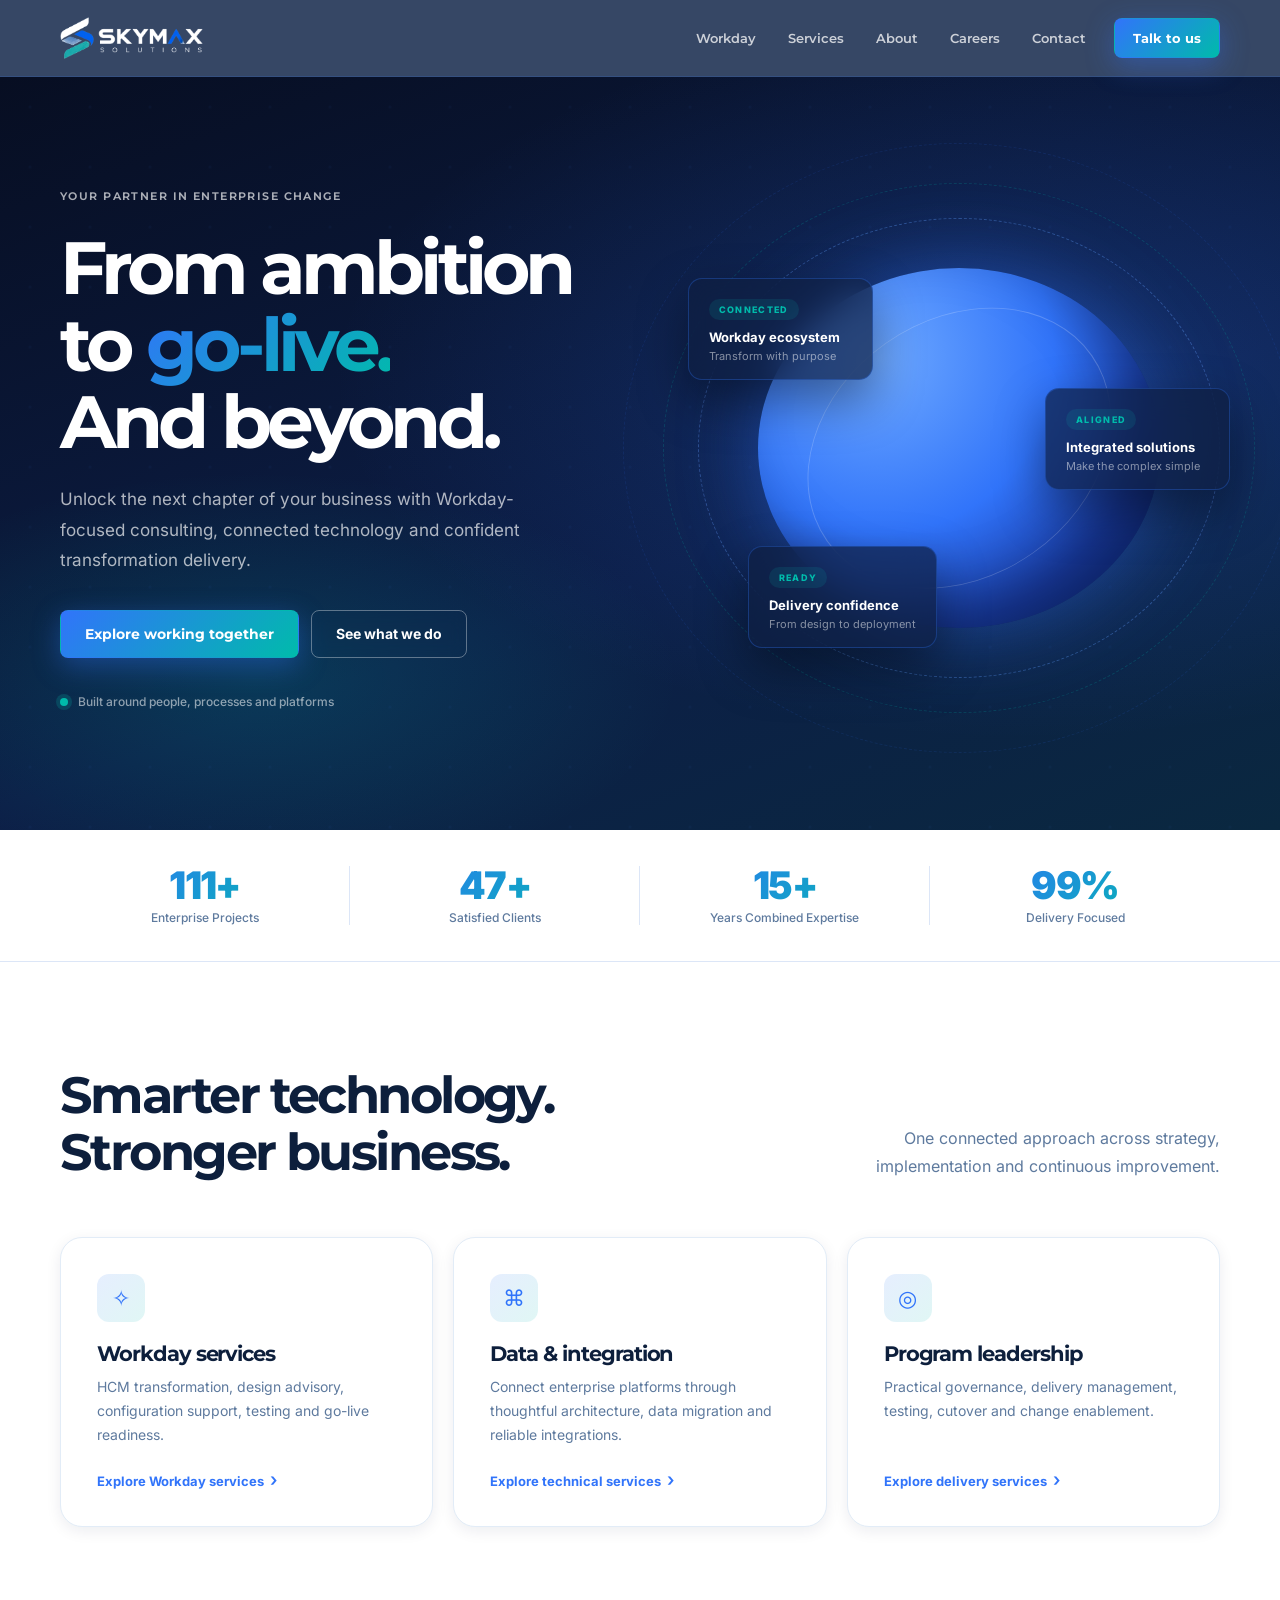
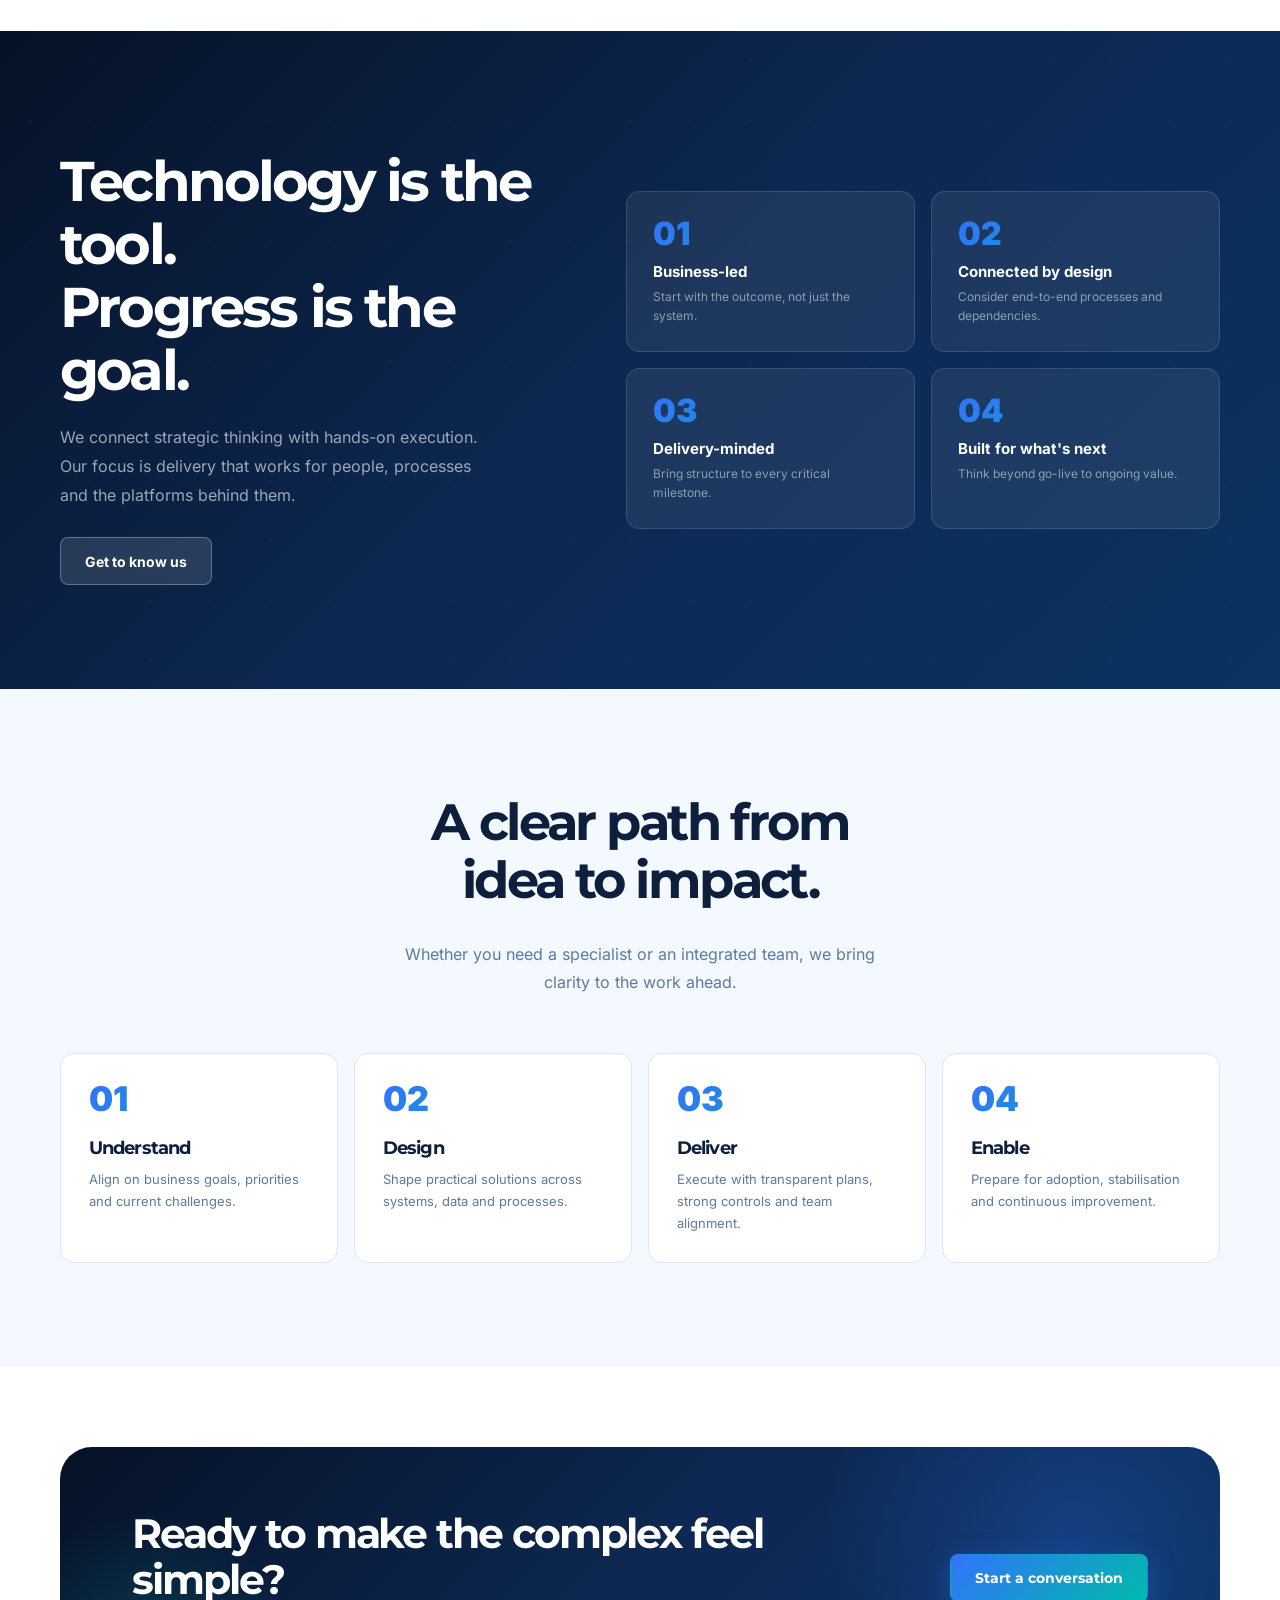
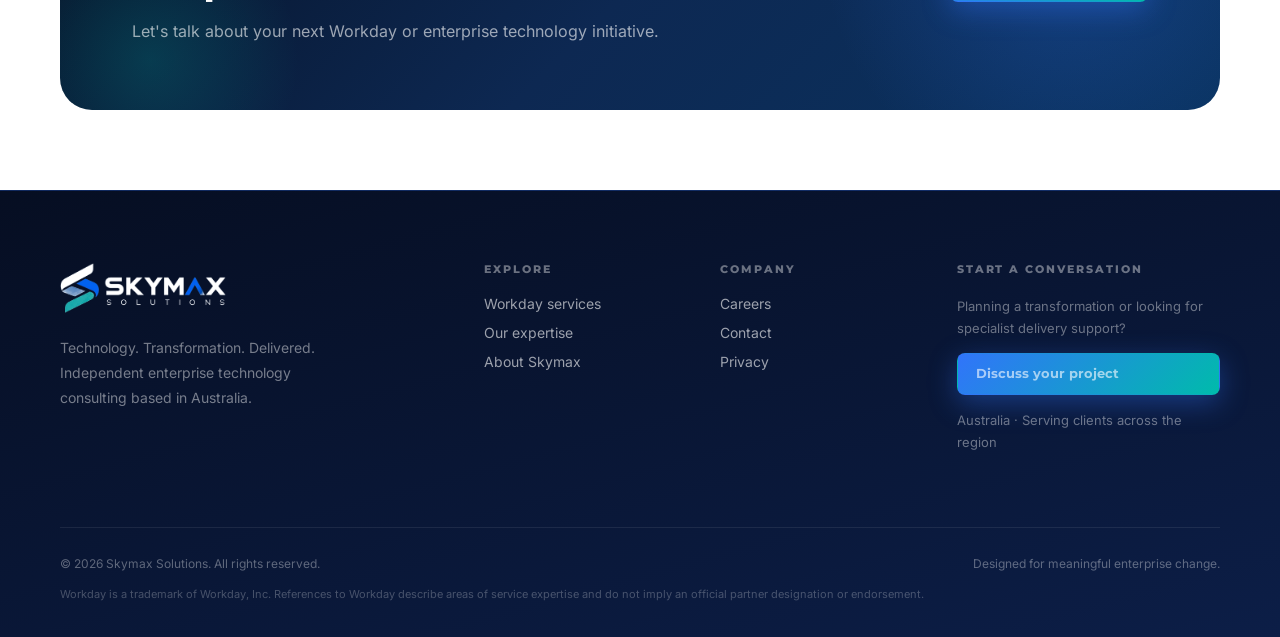
==== index.html @ ef37c547 "Initial Commit" ====
<!doctype html>
<html lang="en-AU">
<head>
<meta charset="utf-8">
<meta name="viewport" content="width=device-width, initial-scale=1">
<meta name="theme-color" content="#070e22">
<meta name="description" content="Skymax Solutions helps organisations deliver Workday and enterprise technology transformation with clarity and confidence.">
<link rel="icon" href="assets/favicon.png" type="image/png">
<link rel="apple-touch-icon" href="assets/apple-touch-icon.png">
<link rel="stylesheet" href="assets/styles.css">
<title>Digital transformation consulting | Skymax Solutions</title>
</head>
<body>
<a class="skip" href="#main-content">Skip to content</a>

<!-- HEADER -->
<header class="site-header">
  <div class="shell">
    <a href="index.html" aria-label="Skymax Solutions home">
      <img class="brand-logo" src="assets/logo-full-dark.png" width="1632" height="491" alt="Skymax Solutions">
    </a>
    <button class="menu-toggle" type="button" aria-expanded="false" aria-controls="primary-nav" aria-label="Open menu"><span></span><span></span><span></span></button>
    <nav class="nav" id="primary-nav" aria-label="Primary navigation">
      <a href="workday.html">Workday</a>
      <a href="services.html">Services</a>
      <a href="about.html">About</a>
      <a href="careers.html">Careers</a>
      <a href="contact.html">Contact</a>
      <a class="btn" href="contact.html#contact-form">Talk to us</a>
    </nav>
  </div>
</header>

<main id="main-content">

  <!-- HERO -->
  <section class="hero">
    <div class="shell hero-inner">
      <div>
        <p class="hero-context">Your partner in enterprise change</p>
        <h1>From ambition<br>to <span class="gradient-text">go-live.</span><br>And beyond.</h1>
        <p class="hero-copy">Unlock the next chapter of your business with Workday-focused consulting, connected technology and confident transformation delivery.</p>
        <div class="hero-actions">
          <a class="btn" href="contact.html">Explore working together</a>
          <a class="btn-outline" href="services.html">See what we do</a>
        </div>
        <div class="hero-badge">
          <span class="hero-badge-dot"></span>
          Built around people, processes and platforms
        </div>
      </div>
      <div class="hero-visual" role="img" aria-label="Connected digital ecosystem">
        <div class="hero-ring"></div>
        <div class="hero-ring"></div>
        <div class="hero-ring"></div>
        <div class="hero-orb"></div>
        <div class="float-card">
          <span class="fc-tag">CONNECTED</span>
          <strong>Workday ecosystem</strong>
          <span>Transform with purpose</span>
        </div>
        <div class="float-card">
          <span class="fc-tag">ALIGNED</span>
          <strong>Integrated solutions</strong>
          <span>Make the complex simple</span>
        </div>
        <div class="float-card">
          <span class="fc-tag">READY</span>
          <strong>Delivery confidence</strong>
          <span>From design to deployment</span>
        </div>
      </div>
    </div>
  </section>

  <!-- STATS -->
  <div class="stats-stripe">
    <div class="shell">
      <div class="stat-item reveal">
        <div class="stat-num" data-count="112" data-suffix="+">112+</div>
        <div class="stat-label">Enterprise Projects</div>
      </div>
      <div class="stat-item reveal reveal-d1">
        <div class="stat-num" data-count="47" data-suffix="+">47+</div>
        <div class="stat-label">Satisfied Clients</div>
      </div>
      <div class="stat-item reveal reveal-d2">
        <div class="stat-num" data-count="15" data-suffix="+">15+</div>
        <div class="stat-label">Years Combined Expertise</div>
      </div>
      <div class="stat-item reveal reveal-d3">
        <div class="stat-num" data-count="100" data-suffix="%">100%</div>
        <div class="stat-label">Delivery Focused</div>
      </div>
    </div>
  </div>

  <!-- WHAT WE BRING -->
  <section class="section">
    <div class="shell">
      <div class="section-head reveal">
        <div>

          <h2>Smarter technology.<br>Stronger business.</h2>
        </div>
        <p>One connected approach across strategy, implementation and continuous improvement.</p>
      </div>
      <div class="card-grid">
        <article class="service-card reveal reveal-d1">
          <div class="card-icon">✧</div>
          <h3>Workday services</h3>
          <p>HCM transformation, design advisory, configuration support, testing and go-live readiness.</p>
          <a class="text-link" href="workday.html">Explore Workday services</a>
        </article>
        <article class="service-card reveal reveal-d2">
          <div class="card-icon">⌘</div>
          <h3>Data &amp; integration</h3>
          <p>Connect enterprise platforms through thoughtful architecture, data migration and reliable integrations.</p>
          <a class="text-link" href="services.html">Explore technical services</a>
        </article>
        <article class="service-card reveal reveal-d3">
          <div class="card-icon">◎</div>
          <h3>Program leadership</h3>
          <p>Practical governance, delivery management, testing, cutover and change enablement.</p>
          <a class="text-link" href="services.html">Explore delivery services</a>
        </article>
      </div>
    </div>
  </section>

  <!-- WHY SKYMAX — DARK -->
  <section class="section section--dark">
    <div class="shell">
      <div class="insight-split">
        <div class="reveal">

          <h2 style="font-size:clamp(36px,4.4vw,58px);color:#fff;margin:14px 0 22px">Technology is the tool.<br>Progress is the goal.</h2>
          <p style="color:rgba(255,255,255,.6);max-width:420px;line-height:1.8">We connect strategic thinking with hands-on execution. Our focus is delivery that works for people, processes and the platforms behind them.</p>
          <a href="about.html" class="btn-light" style="margin-top:28px;display:inline-flex">Get to know us</a>
        </div>
        <div class="proof-grid reveal reveal-d2">
          <article class="proof-card">
            <div class="proof-num">01</div>
            <strong>Business-led</strong>
            <small>Start with the outcome, not just the system.</small>
          </article>
          <article class="proof-card">
            <div class="proof-num">02</div>
            <strong>Connected by design</strong>
            <small>Consider end-to-end processes and dependencies.</small>
          </article>
          <article class="proof-card">
            <div class="proof-num">03</div>
            <strong>Delivery-minded</strong>
            <small>Bring structure to every critical milestone.</small>
          </article>
          <article class="proof-card">
            <div class="proof-num">04</div>
            <strong>Built for what's next</strong>
            <small>Think beyond go-live to ongoing value.</small>
          </article>
        </div>
      </div>
    </div>
  </section>

  <!-- HOW WE WORK -->
  <section class="section section--soft">
    <div class="shell">
      <div class="section-head section-head--center reveal">
        <div>

          <h2>A clear path from<br>idea to impact.</h2>
        </div>
        <p>Whether you need a specialist or an integrated team, we bring clarity to the work ahead.</p>
      </div>
      <div class="steps-grid">
        <article class="step-card reveal reveal-d1">
          <div class="step-num">01</div>
          <h3>Understand</h3>
          <p>Align on business goals, priorities and current challenges.</p>
        </article>
        <article class="step-card reveal reveal-d2">
          <div class="step-num">02</div>
          <h3>Design</h3>
          <p>Shape practical solutions across systems, data and processes.</p>
        </article>
        <article class="step-card reveal reveal-d3">
          <div class="step-num">03</div>
          <h3>Deliver</h3>
          <p>Execute with transparent plans, strong controls and team alignment.</p>
        </article>
        <article class="step-card reveal reveal-d4">
          <div class="step-num">04</div>
          <h3>Enable</h3>
          <p>Prepare for adoption, stabilisation and continuous improvement.</p>
        </article>
      </div>
    </div>
  </section>

  <!-- CTA -->
  <section class="section--tight">
    <div class="shell">
      <div class="big-cta reveal">
        <div>

          <h2>Ready to make the complex feel simple?</h2>
          <p>Let's talk about your next Workday or enterprise technology initiative.</p>
        </div>
        <a href="contact.html" class="btn" style="white-space:nowrap">Start a conversation</a>
      </div>
    </div>
  </section>

</main>

<!-- FOOTER -->
<footer class="site-footer">
  <div class="shell">
    <div class="footer-grid">
      <div>
        <a href="index.html" aria-label="Skymax Solutions home">
          <img class="brand-logo" src="assets/logo-full-dark.png" width="1632" height="491" alt="Skymax Solutions">
        </a>
        <p class="footer-desc">Technology. Transformation. Delivered.<br>Independent enterprise technology consulting based in Australia.</p>
      </div>
      <div class="footer-col">
        <h4>Explore</h4>
        <a href="workday.html">Workday services</a>
        <a href="services.html">Our expertise</a>
        <a href="about.html">About Skymax</a>
      </div>
      <div class="footer-col">
        <h4>Company</h4>
        <a href="careers.html">Careers</a>
        <a href="contact.html">Contact</a>
        <a href="privacy.html">Privacy</a>
      </div>
      <div class="footer-col">
        <h4>Start a conversation</h4>
        <p>Planning a transformation or looking for specialist delivery support?</p>
        <a href="contact.html" class="btn">Discuss your project</a>
        <p style="margin-top:14px">Australia · Serving clients across the region</p>
      </div>
    </div>
    <div class="footer-bottom">
      <span>© <span id="year">2026</span> Skymax Solutions. All rights reserved.</span>
      <span>Designed for meaningful enterprise change.</span>
    </div>
    <p class="footer-disclaimer">Workday is a trademark of Workday, Inc. References to Workday describe areas of service expertise and do not imply an official partner designation or endorsement.</p>
  </div>
</footer>

<script src="assets/site.js" defer></script>
</body>
</html>
---- assets/styles.css ----
@font-face {
  font-family: 'Inter';
  src: url('fonts/inter-latin-wght-normal.woff2') format('woff2');
  font-weight: 100 900;
  font-display: swap;
}
@font-face {
  font-family: 'Montserrat';
  src: url('fonts/montserrat-latin-wght-normal.woff2') format('woff2');
  font-weight: 100 900;
  font-display: swap;
}

/* ── TOKENS ────────────────────────────────────────────── */
:root {
  --navy:      #0a1f44;
  --navy-mid:  #0f2e5b;
  --navy-lite: #1a3f73;
  --blue:      #3174FA;
  --blue-lite: #5b93fb;
  --teal:      #00BBAB;
  --teal-lite: #00d4c1;
  --ink:       #0d1f3c;
  --muted:     #5e7a9e;
  --line:      #dce6f7;
  --soft:      #f4f8ff;
  --white:     #ffffff;

  --grad-main: linear-gradient(135deg, var(--blue) 0%, var(--teal) 100%);
  --grad-dark: linear-gradient(135deg, #061226 0%, #0d2852 50%, #0a3360 100%);
  --grad-hero: radial-gradient(ellipse 90% 80% at 80% 40%, rgba(49,116,250,.22) 0%, transparent 60%),
               radial-gradient(ellipse 60% 50% at 20% 80%, rgba(0,187,171,.18) 0%, transparent 55%),
               linear-gradient(160deg, #070e22 0%, #0c1e47 60%, #0a2840 100%);

  --shadow-sm:  0 4px 15px rgba(13,31,60,.08);
  --shadow-md:  0 12px 40px rgba(13,31,60,.14);
  --shadow-lg:  0 24px 70px rgba(13,31,60,.22);
  --shadow-glow: 0 0 40px rgba(49,116,250,.25);
  --radius-sm:  8px;
  --radius-md:  14px;
  --radius-lg:  22px;
  --radius-xl:  32px;
}

/* ── RESET & BASE ──────────────────────────────────────── */
*, *::before, *::after { box-sizing: border-box; margin: 0; }
html { scroll-behavior: smooth; font-size: 16px; }
#contact-form { scroll-margin-top: 104px; }
body {
  font-family: 'Inter', ui-sans-serif, -apple-system, BlinkMacSystemFont, 'Segoe UI', Arial, sans-serif;
  color: var(--ink);
  background: #fff;
  -webkit-font-smoothing: antialiased;
  overflow-x: hidden;
}
h1,h2,h3,h4 { font-family: 'Montserrat', 'Segoe UI', sans-serif; line-height: 1.12; letter-spacing: -.05em; }
p { line-height: 1.78; }
a { color: inherit; text-decoration: none; }
button, input, textarea, select { font: inherit; }
button { cursor: pointer; }
svg { display: block; }
img { max-width: 100%; display: block; }
ul, ol { padding: 0; list-style: none; }

/* ── LAYOUT ────────────────────────────────────────────── */
.shell { width: min(1160px, calc(100% - 64px)); margin-inline: auto; }

/* ── ACCESSIBILITY ─────────────────────────────────────── */
.skip {
  position: absolute; top: -80px; left: 16px; z-index: 200;
  background: var(--blue); color: #fff; padding: 12px 22px;
  border-radius: var(--radius-sm); font-weight: 700;
  transition: top .2s;
}
.skip:focus { top: 12px; }
:focus-visible { outline: 2px solid var(--teal); outline-offset: 4px; }

/* ── SCROLL REVEAL ─────────────────────────────────────── */
.reveal {
  opacity: 0;
  transform: translateY(32px);
  transition: opacity .65s cubic-bezier(.22,.68,0,1.05), transform .65s cubic-bezier(.22,.68,0,1.05);
}
.reveal.visible { opacity: 1; transform: none; }
.reveal-d1 { transition-delay: .1s; }
.reveal-d2 { transition-delay: .2s; }
.reveal-d3 { transition-delay: .3s; }
.reveal-d4 { transition-delay: .4s; }

/* ── TYPOGRAPHY UTILITIES ──────────────────────────────── */
.hero-context {
  margin: 0;
  color: rgba(255,255,255,.66);
  font-family: 'Montserrat', 'Segoe UI', sans-serif;
  font-size: 11px;
  font-weight: 650;
  letter-spacing: .13em;
  text-transform: uppercase;
}
.btn,.nav,.menu-toggle { font-family: 'Montserrat', 'Segoe UI', sans-serif; }
.gradient-text {
  background: var(--grad-main);
  -webkit-background-clip: text; -webkit-text-fill-color: transparent;
  background-clip: text;
}
.lead { font-size: 17px; color: var(--muted); line-height: 1.8; }
.muted { color: var(--muted); }

/* ── BUTTONS ───────────────────────────────────────────── */
.btn, .btn-outline, .btn-ghost {
  display: inline-flex; align-items: center; justify-content: center;
  gap: 8px; border-radius: var(--radius-sm); font-weight: 700;
  font-size: 14px; padding: 13px 24px; min-height: 48px;
  border: 1.5px solid transparent;
  transition: transform .2s, box-shadow .2s, background .2s, border-color .2s;
  white-space: nowrap;
}
.btn {
  background: var(--grad-main); color: #fff;
  box-shadow: 0 8px 28px rgba(49,116,250,.38);
}
.btn:hover {
  transform: translateY(-2px);
  box-shadow: 0 14px 40px rgba(49,116,250,.52);
}
.btn-outline {
  background: transparent; color: #fff;
  border-color: rgba(255,255,255,.35);
  backdrop-filter: blur(8px);
}
.btn-outline:hover {
  background: rgba(255,255,255,.1);
  border-color: rgba(255,255,255,.6);
  transform: translateY(-2px);
}
.btn-ghost {
  background: rgba(49,116,250,.08); color: var(--blue);
  border-color: rgba(49,116,250,.22);
}
.btn-ghost:hover {
  background: rgba(49,116,250,.15);
  transform: translateY(-2px);
}
.btn-light {
  display: inline-flex; align-items: center; gap: 8px;
  background: rgba(255,255,255,.12); color: #fff;
  border: 1.5px solid rgba(255,255,255,.28);
  border-radius: var(--radius-sm); font-weight: 700;
  font-size: 14px; padding: 13px 24px; min-height: 48px;
  backdrop-filter: blur(10px);
  transition: background .2s, transform .2s;
}
.btn-light:hover { background: rgba(255,255,255,.22); transform: translateY(-2px); }
.text-link {
  font-size: 13px; color: var(--blue); font-weight: 700;
  display: inline-flex; align-items: center; gap: 6px;
  transition: gap .2s;
}
.text-link::after {
  content: '›'; font-size: 18px; line-height: 1; font-weight: 600;
  transform: translateY(-1px);
}
.text-link:hover { gap: 10px; }
.text-link--on-dark { color: var(--teal-lite); }

/* ── NAVBAR ────────────────────────────────────────────── */
.site-header {
  position: sticky; top: 0; z-index: 100;
  background: rgba(10,31,68,.82);
  backdrop-filter: blur(20px) saturate(180%);
  -webkit-backdrop-filter: blur(20px) saturate(180%);
  border-bottom: 1px solid rgba(49,116,250,.18);
  transition: box-shadow .3s;
}
.site-header.scrolled { box-shadow: 0 8px 40px rgba(0,0,0,.35); }
.site-header .shell {
  height: 76px; display: flex; align-items: center;
  justify-content: space-between; gap: 28px;
}
.brand {
  display: inline-flex; gap: 12px; align-items: center;
  color: #fff; white-space: nowrap; flex-shrink: 0;
}
.brand .mark { width: 38px; height: 44px; }
.brand-logo {
  display: block;
  width: auto;
  height: 43px;
  object-fit: contain;
  flex-shrink: 0;
}
.wordmark {
  display: inline-block; font-weight: 900; font-size: 24px;
  line-height: .95; letter-spacing: -.07em; color: #fff;
}
.wordmark small {
  display: block; font-size: 8.5px; font-weight: 700;
  letter-spacing: .5em; padding-left: 2px; margin-top: 8px;
  color: rgba(255,255,255,.7);
}
.nav { display: flex; align-items: center; gap: 4px; }
.nav > a:not(.btn) {
  font-size: 13px; font-weight: 600; color: rgba(255,255,255,.75);
  padding: 8px 14px; border-radius: var(--radius-sm);
  transition: color .2s, background .2s;
}
.nav > a:not(.btn):hover,
.nav > a[aria-current="page"] { color: #fff; background: rgba(255,255,255,.1); }
.nav > a[aria-current="page"] { color: var(--teal); }
.nav .btn { font-size: 13px; padding: 10px 18px; min-height: 40px; margin-left: 10px; }
.menu-toggle {
  display: none; width: 44px; height: 44px; padding: 0;
  align-items: center; justify-content: center; flex-direction: column; gap: 5px;
  background: rgba(255,255,255,.08); border: 1px solid rgba(255,255,255,.18);
  border-radius: var(--radius-sm); color: #fff;
  transition: background .2s, border-color .2s;
}
.menu-toggle:hover { background: rgba(255,255,255,.14); border-color: rgba(255,255,255,.32); }
.menu-toggle span {
  display: block; width: 20px; height: 2px; border-radius: 2px;
  background: currentColor; transform-origin: center; transition: transform .25s, opacity .2s;
}
.menu-toggle.is-open span:nth-child(1) { transform: translateY(7px) rotate(45deg); }
.menu-toggle.is-open span:nth-child(2) { opacity: 0; }
.menu-toggle.is-open span:nth-child(3) { transform: translateY(-7px) rotate(-45deg); }

/* ── NAV MOBILE ────────────────────────────────────────── */
@media(max-width:800px) {
  .menu-toggle { display: inline-flex; }
  .nav {
    display: none; position: absolute; top: 76px; left: 16px; right: 16px;
    flex-direction: column; align-items: stretch; gap: 4px;
    background: #0c1e47; border: 1px solid rgba(49,116,250,.25);
    border-radius: var(--radius-md); padding: 16px;
    box-shadow: 0 20px 60px rgba(0,0,0,.5);
  }
  .nav.open { display: flex; }
  .nav > a:not(.btn) { padding: 14px 16px; }
  .nav .btn { margin: 8px 0 0; text-align: center; }
}

/* ── HERO (HOME) ───────────────────────────────────────── */
.hero {
  background: var(--grad-hero);
  overflow: hidden; position: relative;
  padding: 110px 0 120px;
}
.hero::before {
  content: '';
  position: absolute; inset: 0; z-index: 0;
  background: url("data:image/svg+xml,%3Csvg width='60' height='60' viewBox='0 0 60 60' xmlns='http://www.w3.org/2000/svg'%3E%3Cg fill='none' fill-rule='evenodd'%3E%3Cg fill='%233174FA' fill-opacity='0.04'%3E%3Ccircle cx='30' cy='30' r='1.5'/%3E%3C/g%3E%3C/g%3E%3C/svg%3E") repeat;
}
.hero-inner {
  position: relative; z-index: 1;
  display: grid; grid-template-columns: 1.05fr .95fr;
  align-items: center; gap: 60px;
}
.hero h1 {
  font-size: clamp(52px, 5.8vw, 82px);
  line-height: 1.04; letter-spacing: -.065em;
  color: #fff; margin: 22px 0 24px;
}
.hero-copy { font-size: 17px; color: rgba(255,255,255,.68); line-height: 1.8; max-width: 500px; }
.hero-actions { display: flex; flex-wrap: wrap; gap: 12px; margin: 36px 0 32px; }
.hero-badge {
  display: inline-flex; align-items: center; gap: 10px;
  font-size: 12px; color: rgba(255,255,255,.55); font-weight: 500;
}
.hero-badge-dot {
  width: 8px; height: 8px; border-radius: 50%;
  background: var(--teal); box-shadow: 0 0 0 4px rgba(0,187,171,.2);
  animation: pulse 2.5s ease-in-out infinite;
}
@keyframes pulse {
  0%, 100% { box-shadow: 0 0 0 4px rgba(0,187,171,.2); }
  50%       { box-shadow: 0 0 0 8px rgba(0,187,171,.08); }
}

/* ── HERO GRAPHIC ──────────────────────────────────────── */
.hero-visual { position: relative; height: 460px; }
.hero-orb {
  position: absolute; inset: 50px 60px;
  background: radial-gradient(circle at 30% 25%, #6da8ff, #3174fa 45%, #1a3fad 72%, #091f6b);
  border-radius: 50%;
  box-shadow: 0 0 80px rgba(49,116,250,.45), inset -30px -30px 60px rgba(0,0,0,.3);
  animation: floatOrb 8s ease-in-out infinite;
}
.hero-orb::after {
  content: ''; position: absolute; inset: 18px;
  border: 1px solid rgba(255,255,255,.2); border-radius: 50%;
  transform: rotate(55deg) scaleX(.7);
}
@keyframes floatOrb {
  0%,100% { transform: translateY(0); }
  50%     { transform: translateY(-12px); }
}
.hero-ring {
  position: absolute; border-radius: 50%;
  border: 1px dashed rgba(100,160,255,.35);
}
.hero-ring:nth-child(1) { inset: 0; animation: spin 30s linear infinite; }
.hero-ring:nth-child(2) { inset: -35px; border-color: rgba(0,187,171,.2); animation: spin 45s linear infinite reverse; }
.hero-ring:nth-child(3) { inset: -75px; border-color: rgba(49,116,250,.12); animation: spin 60s linear infinite; }
@keyframes spin { to { transform: rotate(360deg); } }
.float-card {
  position: absolute; background: rgba(15,30,65,.7);
  border: 1px solid rgba(49,116,250,.3); border-radius: var(--radius-md);
  padding: 16px 20px; backdrop-filter: blur(16px);
  box-shadow: 0 20px 50px rgba(0,0,0,.4); min-width: 185px;
  animation: floatCard 6s ease-in-out infinite;
}
.float-card:nth-child(5) { left: -10px; top: 60px; animation-delay: 0s; }
.float-card:nth-child(6) { right: -10px; top: 170px; animation-delay: 1.5s; }
.float-card:nth-child(7) { left: 50px; bottom: 30px; animation-delay: 3s; }
@keyframes floatCard {
  0%,100% { transform: translateY(0) rotate(var(--rot,0deg)); }
  50%     { transform: translateY(-8px) rotate(var(--rot,0deg)); }
}
.float-card:nth-child(5) { --rot: -4deg; }
.float-card:nth-child(6) { --rot: 4deg; }
.float-card:nth-child(7) { --rot: 2deg; }
.float-card .fc-tag {
  font-size: 9px; font-weight: 800; letter-spacing: .15em; text-transform: uppercase;
  color: var(--teal); background: rgba(0,187,171,.12); border-radius: 99px;
  padding: 5px 10px; display: inline-block; margin-bottom: 9px;
}
.float-card strong { color: #fff; font-size: 13px; display: block; }
.float-card span { color: rgba(255,255,255,.5); font-size: 11px; margin-top: 4px; display: block; }

/* ── STATS STRIPE ──────────────────────────────────────── */
.stats-stripe {
  background: #fff;
  border-bottom: 1px solid var(--line);
}
.stats-stripe .shell {
  display: grid; grid-template-columns: repeat(4,1fr);
  padding: 36px 0;
  gap: 0;
}
.stat-item {
  text-align: center; padding: 0 24px;
  border-right: 1px solid var(--line);
}
.stat-item:last-child { border-right: none; }
.stat-num {
  font-size: 38px; font-weight: 900; letter-spacing: -.04em;
  background: var(--grad-main); -webkit-background-clip: text;
  -webkit-text-fill-color: transparent; background-clip: text;
  line-height: 1;
}
.stat-label { font-size: 12px; color: var(--muted); margin-top: 6px; font-weight: 500; }

/* ── SECTIONS ──────────────────────────────────────────── */
.section { padding: 104px 0; }
.section--soft { background: var(--soft); }
.section--dark {
  background: var(--grad-dark);
  position: relative; overflow: hidden;
}
.section--dark::before {
  content: ''; position: absolute; inset: 0; z-index: 0;
  background: url("data:image/svg+xml,%3Csvg width='60' height='60' viewBox='0 0 60 60' xmlns='http://www.w3.org/2000/svg'%3E%3Ccircle cx='30' cy='30' r='1' fill='%233174FA' fill-opacity='.05'/%3E%3C/svg%3E") repeat;
}
.section--dark > * { position: relative; z-index: 1; }
.section--tight { padding: 80px 0; }
.section-head {
  display: grid; grid-template-columns: 1fr auto;
  align-items: end; gap: 32px; margin-bottom: 56px;
}
.section-head h2 { font-size: clamp(32px, 4vw, 52px); margin-top: 0; }
.section-head p { max-width: 350px; color: var(--muted); text-align: right; }
.section-head--center { grid-template-columns: 1fr; text-align: center; }
.section-head--center p { max-width: 500px; margin: 0 auto; text-align: center; }

/* Page hero */
.page-hero {
  background: var(--grad-hero);
  padding: 96px 0 104px; overflow: hidden; position: relative;
}
.page-hero::before {
  content: ''; position: absolute; inset: 0;
  background: url("data:image/svg+xml,%3Csvg width='60' height='60' viewBox='0 0 60 60' xmlns='http://www.w3.org/2000/svg'%3E%3Ccircle cx='30' cy='30' r='1' fill='%233174FA' fill-opacity='.05'/%3E%3C/svg%3E") repeat;
}
.page-hero .shell {
  position: relative; z-index: 1;
  display: grid; grid-template-columns: 1.1fr .9fr;
  align-items: center; gap: 70px;
}
.page-hero h1 {
  font-size: clamp(44px, 5.2vw, 70px);
  line-height: 1.07; letter-spacing: -.065em;
  color: #fff; margin: 0 0 20px;
}
.page-hero p { font-size: 17px; color: rgba(255,255,255,.65); max-width: 520px; }
.hero-actions { display: flex; flex-wrap: wrap; gap: 12px; margin-top: 34px; }

/* Hero glass card */
.hero-glass-wrap {
  display: grid; place-items: center; min-height: 320px;
}
.hero-glass-card {
  width: 90%; background: rgba(255,255,255,.07);
  border: 1px solid rgba(255,255,255,.15); border-radius: var(--radius-lg);
  padding: 36px; backdrop-filter: blur(20px); transform: rotate(-3deg);
  box-shadow: 0 30px 80px rgba(0,0,0,.4), inset 0 1px 0 rgba(255,255,255,.1);
  position: relative;
}
.hero-glass-card::before {
  content: ''; position: absolute; inset: -40px -35px 40px 40px; z-index: -1;
  background: radial-gradient(circle, #6da8ff, #3174fa 55%, #1a3fa8);
  border-radius: 48%; filter: blur(1px); opacity: .75;
}
.hero-glass-card .card-eyebrow { color: var(--teal); margin-bottom: 16px; }
.hero-glass-card h3 { font-size: 27px; color: #fff; margin-bottom: 20px; }
.glass-line {
  height: 8px; border-radius: 99px; background: rgba(255,255,255,.12); margin: 10px 0;
}
.glass-line.short { width: 60%; }
.glass-metric {
  display: flex; align-items: center; gap: 12px; margin-top: 22px;
  color: var(--teal-lite); font-weight: 700; font-size: 13px;
}
.glass-dot {
  width: 12px; height: 12px; border-radius: 50%; background: var(--teal);
  box-shadow: 0 0 0 5px rgba(0,187,171,.2); flex-shrink: 0;
}

/* ── SERVICE CARDS ─────────────────────────────────────── */
.card-grid { display: grid; grid-template-columns: repeat(3,1fr); gap: 20px; }
.service-card {
  background: #fff; border: 1px solid #e2ecf7;
  border-radius: var(--radius-lg); padding: 36px;
  display: flex; flex-direction: column; min-height: 290px;
  box-shadow: var(--shadow-sm); position: relative; overflow: hidden;
  transition: transform .3s, box-shadow .3s, border-color .3s;
}
.service-card::before {
  content: ''; position: absolute; top: 0; left: 0; right: 0; height: 3px;
  background: var(--grad-main); opacity: 0; transition: opacity .3s;
}
.service-card:hover { transform: translateY(-6px); box-shadow: var(--shadow-md); border-color: rgba(49,116,250,.3); }
.service-card:hover::before { opacity: 1; }
.card-icon {
  width: 48px; height: 48px; border-radius: 12px;
  background: linear-gradient(135deg, rgba(49,116,250,.12), rgba(0,187,171,.12));
  display: grid; place-items: center; font-size: 22px;
  color: var(--blue); flex-shrink: 0;
}
.service-card h3 { font-size: 21px; margin: 20px 0 10px; }
.service-card p { font-size: 14px; color: var(--muted); line-height: 1.7; margin-bottom: 24px; }
.service-card .text-link { margin-top: auto; }

/* Dark service cards */
.card-grid--dark .service-card {
  background: rgba(255,255,255,.05); border-color: rgba(255,255,255,.1);
  color: #fff;
}
.card-grid--dark .service-card h3 { color: #fff; }
.card-grid--dark .service-card p { color: rgba(255,255,255,.58); }
.card-grid--dark .service-card:hover { border-color: rgba(49,116,250,.5); background: rgba(255,255,255,.08); }
.card-grid--dark .card-icon { background: rgba(255,255,255,.1); color: var(--teal-lite); }
.card-grid--dark .text-link { color: var(--teal-lite); }

/* ── PROOF CARDS ───────────────────────────────────────── */
.proof-grid { display: grid; grid-template-columns: repeat(2,1fr); gap: 16px; }
.proof-card {
  background: rgba(255,255,255,.07); border: 1px solid rgba(255,255,255,.12);
  border-radius: var(--radius-md); padding: 26px; min-height: 148px;
  position: relative; overflow: hidden;
  transition: background .3s, border-color .3s;
}
.proof-card:hover { background: rgba(255,255,255,.12); border-color: rgba(0,187,171,.3); }
.proof-num {
  font-size: 32px; font-weight: 900; line-height: 1;
  background: var(--grad-main); -webkit-background-clip: text;
  -webkit-text-fill-color: transparent; background-clip: text;
}
.proof-card strong { display: block; font-size: 15px; color: #fff; margin: 12px 0 0; }
.proof-card small { display: block; font-size: 12px; color: rgba(255,255,255,.5); margin-top: 6px; line-height: 1.6; }
.insight-split {
  display: grid; grid-template-columns: .9fr 1.1fr;
  gap: 80px; align-items: center;
}

/* ── FEATURES ──────────────────────────────────────────── */
.feature-grid { display: grid; grid-template-columns: repeat(2,1fr); gap: 16px; }
.feature-card {
  border: 1px solid var(--line); border-radius: var(--radius-md);
  padding: 26px; background: #fff;
  transition: border-color .25s, box-shadow .25s;
}
.feature-card:hover { border-color: rgba(49,116,250,.35); box-shadow: var(--shadow-sm); }
.feature-num { font-size: 28px; font-weight: 900; color: var(--blue); line-height: 1; }
.feature-card h3 { font-size: 17px; margin: 14px 0 8px; }
.feature-card p { font-size: 13px; color: var(--muted); margin: 0; line-height: 1.7; }

/* ── NUMBERED STEPS ────────────────────────────────────── */
.steps-grid { display: grid; grid-template-columns: repeat(4,1fr); gap: 16px; }
.step-card {
  background: #fff; border: 1px solid var(--line);
  border-radius: var(--radius-md); padding: 28px;
  position: relative; overflow: hidden;
  transition: transform .25s, box-shadow .25s;
}
.step-card::after {
  content: ''; position: absolute; bottom: 0; left: 0; right: 0; height: 2px;
  background: var(--grad-main); transform: scaleX(0) translateX(-50%);
  transition: transform .3s; transform-origin: left;
}
.step-card:hover { transform: translateY(-4px); box-shadow: var(--shadow-sm); }
.step-card:hover::after { transform: scaleX(1) translateX(0); }
.step-num {
  font-size: 34px; font-weight: 900; line-height: 1;
  background: var(--grad-main); -webkit-background-clip: text;
  -webkit-text-fill-color: transparent; background-clip: text;
}
.step-card h3 { font-size: 18px; margin: 22px 0 10px; }
.step-card p { font-size: 13px; color: var(--muted); line-height: 1.7; }

/* ── SPLIT LAYOUT ──────────────────────────────────────── */
.split { display: grid; grid-template-columns: 1fr 1fr; align-items: center; gap: 80px; }
.split h2 { font-size: clamp(30px, 3.8vw, 50px); margin-top: 0; }
.panel {
  background: linear-gradient(140deg, #e8f1ff, #f4f8ff);
  border: 1px solid #d5e6fb; border-radius: var(--radius-lg); padding: 36px;
}
.panel--dark {
  background: rgba(255,255,255,.06); border-color: rgba(255,255,255,.1);
}
.panel-stack { display: grid; gap: 14px; }
.pill {
  display: inline-block; font-size: 10px; font-weight: 800;
  letter-spacing: .12em; text-transform: uppercase; color: var(--teal);
  background: rgba(0,187,171,.12); border-radius: 99px; padding: 6px 12px;
}

/* ── CHECK LIST ────────────────────────────────────────── */
.check-list { display: grid; grid-template-columns: 1fr 1fr; gap: 4px; margin: 28px 0; }
.check-item {
  display: flex; align-items: center; gap: 10px;
  padding: 13px 0; border-bottom: 1px solid var(--line);
  font-size: 14px; font-weight: 600; color: var(--ink);
}
.check-item::before {
  content: '✓'; color: var(--teal); font-weight: 900; font-size: 13px;
  background: rgba(0,187,171,.12); border-radius: 50%;
  width: 24px; height: 24px; display: grid; place-items: center; flex-shrink: 0;
}

/* ── ARROW LIST ────────────────────────────────────────── */
.arrow-list { margin: 20px 0; }
.arrow-list li {
  border-bottom: 1px solid #dce7f8; padding: 14px 0;
  display: flex; gap: 12px; font-size: 14px; color: var(--ink);
}
.arrow-list li::before {
  content: ''; width: 7px; height: 7px; margin-top: 7px;
  border-radius: 50%; background: var(--teal); flex-shrink: 0;
  box-shadow: 0 0 0 4px rgba(0,187,171,.1);
}

/* ── TAGS ──────────────────────────────────────────────── */
.tags { display: flex; flex-wrap: wrap; gap: 8px; margin-top: 22px; }
.tag-pill {
  border: 1px solid rgba(49,116,250,.22); background: #fff;
  color: #2a5db0; border-radius: 99px; padding: 8px 14px;
  font-size: 12px; font-weight: 600;
  transition: background .2s, border-color .2s;
}
.tag-pill:hover { background: rgba(49,116,250,.07); border-color: var(--blue); }

/* ── FAQ ACCORDION ─────────────────────────────────────── */
.faq { display: grid; gap: 10px; }
.faq details {
  background: #fff; border: 1px solid var(--line);
  border-radius: var(--radius-md); padding: 20px 24px; overflow: hidden;
  transition: border-color .2s;
}
.faq details:hover { border-color: rgba(49,116,250,.3); }
.faq details[open] { border-color: rgba(49,116,250,.35); }
.faq summary {
  cursor: pointer; font-weight: 700; font-size: 15px; letter-spacing: -.022em;
  list-style: none; display: flex; justify-content: space-between;
  align-items: center; gap: 20px;
}
.faq summary::-webkit-details-marker { display: none; }
.faq summary::after {
  content: '+'; font-size: 22px; color: var(--blue);
  width: 28px; height: 28px; background: rgba(49,116,250,.1);
  border-radius: 50%; display: grid; place-items: center; flex-shrink: 0;
  transition: transform .25s;
}
.faq details[open] summary::after { content: '−'; transform: rotate(180deg); }
.faq details p { margin-top: 16px; color: var(--muted); font-size: 14px; line-height: 1.75; }

/* ── CONTACT FORM ──────────────────────────────────────── */
.form-wrap { display: grid; grid-template-columns: .9fr 1.1fr; gap: 72px; }
.form-wrap h2 { font-size: clamp(32px, 4vw, 50px); margin: 0 0 22px; }
.contact-details { display: grid; gap: 0; }
.contact-detail {
  border-top: 1px solid var(--line); padding: 22px 0;
}
.contact-detail:first-child { border-top: none; }
.contact-detail strong { display: block; font-size: 14px; font-weight: 700; }
.contact-detail span { display: block; color: var(--muted); font-size: 13px; margin-top: 5px; }
.form-card {
  background: #fff; border: 1px solid #deeaf8;
  border-radius: var(--radius-lg); padding: 38px;
  box-shadow: var(--shadow-md);
}
.form-grid { display: grid; grid-template-columns: 1fr 1fr; gap: 18px; }
.form-field {
  display: flex; flex-direction: column; gap: 7px;
}
.form-field.full { grid-column: 1 / -1; }
.form-field label { font-size: 12px; font-weight: 700; color: #2a4978; }
.form-field input,
.form-field textarea,
.form-field select {
  border: 1.5px solid #cddcef; border-radius: var(--radius-sm);
  padding: 12px 14px; min-height: 46px; color: var(--ink);
  background: #f8fbff; width: 100%;
  transition: border-color .2s, box-shadow .2s;
}
.form-field input:focus,
.form-field textarea:focus,
.form-field select:focus {
  border-color: var(--blue);
  box-shadow: 0 0 0 3px rgba(49,116,250,.12);
  outline: none; background: #fff;
}
.form-field textarea { height: 140px; resize: vertical; }
.form-notice {
  background: #fff8e6; border: 1px solid #f0d98e; border-radius: var(--radius-sm);
  padding: 14px 16px; font-size: 12px; color: #6b4d10; line-height: 1.6;
  margin-top: 20px;
}
.form-feedback { font-size: 13px; color: var(--muted); margin-top: 12px; }
.form-success {
  background: rgba(0,187,171,.1); border: 1px solid rgba(0,187,171,.3);
  color: #007a6e; border-radius: var(--radius-sm);
  padding: 14px 16px; font-size: 13px; margin-top: 14px;
}

/* ── BIG CTA ───────────────────────────────────────────── */
.big-cta {
  background: var(--grad-dark); position: relative; overflow: hidden;
  border-radius: var(--radius-xl); padding: 64px 72px;
  display: flex; justify-content: space-between; align-items: center; gap: 48px;
}
.big-cta::before {
  content: ''; position: absolute;
  width: 500px; height: 500px; border-radius: 50%;
  background: radial-gradient(circle, rgba(49,116,250,.25), transparent 70%);
  right: -100px; top: -150px; pointer-events: none;
}
.big-cta::after {
  content: ''; position: absolute;
  width: 300px; height: 300px; border-radius: 50%;
  background: radial-gradient(circle, rgba(0,187,171,.2), transparent 70%);
  left: -60px; bottom: -100px; pointer-events: none;
}
.big-cta > * { position: relative; z-index: 1; }
.big-cta h2 { font-size: clamp(28px, 3.2vw, 44px); color: #fff; max-width: 680px; margin: 0 0 14px; }
.big-cta p { color: rgba(255,255,255,.6); max-width: 560px; }

/* ── EMPTY STATE ───────────────────────────────────────── */
.empty-state {
  background: var(--soft); border: 1.5px solid var(--line);
  border-radius: var(--radius-lg); padding: 32px;
}
.legal { font-size: 12px; color: #7a93b8; line-height: 1.75; }
.callout {
  background: #eef5ff; border-left: 3px solid var(--blue);
  padding: 18px 22px; border-radius: var(--radius-sm);
  font-size: 14px; color: #3a5a8c; line-height: 1.7;
}

/* ── FOOTER ────────────────────────────────────────────── */
.site-footer {
  background: linear-gradient(165deg, #060e22 0%, #0c1e47 100%);
  color: #fff; padding: 72px 0 32px;
  border-top: 1px solid rgba(49,116,250,.2);
}
.footer-grid {
  display: grid; grid-template-columns: 2fr 1fr 1fr 1.4fr; gap: 48px;
}
.site-footer .brand { color: #fff; }
.site-footer .brand-logo { height: 50px; }
.site-footer .footer-desc {
  font-size: 14px; color: rgba(255,255,255,.45); line-height: 1.8;
  max-width: 270px; margin-top: 22px;
}
.footer-col h4 {
  font-size: 11px; font-weight: 800; letter-spacing: .18em;
  text-transform: uppercase; color: rgba(255,255,255,.4);
  margin-bottom: 20px;
}
.footer-col a {
  display: block; font-size: 14px; color: rgba(255,255,255,.6);
  margin-bottom: 12px; transition: color .2s;
}
.footer-col a:hover { color: #fff; }
.footer-col p { font-size: 13px; color: rgba(255,255,255,.4); line-height: 1.7; margin-bottom: 14px; }
.footer-col .btn { font-size: 13px; padding: 11px 18px; min-height: 42px; }
.footer-bottom {
  border-top: 1px solid rgba(255,255,255,.08); margin-top: 60px;
  padding-top: 28px; display: flex; flex-wrap: wrap;
  justify-content: space-between; gap: 14px;
  font-size: 12px; color: rgba(255,255,255,.35);
}
.footer-disclaimer { font-size: 11px; color: rgba(255,255,255,.25); margin-top: 14px; }

/* ── PRIVACY / PROSE ───────────────────────────────────── */
.prose { max-width: 760px; }
.prose h2 { font-size: 28px; margin-bottom: 18px; }
.prose p { color: var(--muted); margin-bottom: 20px; }

/* ── RESPONSIVE ────────────────────────────────────────── */
@media(max-width:1000px) {
  .stats-stripe .shell { grid-template-columns: repeat(2,1fr); }
  .stat-item:nth-child(2) { border-right: none; }
  .stat-item:nth-child(3) { border-top: 1px solid var(--line); }
  .stat-item:nth-child(4) { border-top: 1px solid var(--line); border-right: none; }
  .footer-grid { grid-template-columns: 1fr 1fr; gap: 36px; }
  .big-cta { flex-direction: column; align-items: flex-start; padding: 48px; }
  .split { gap: 44px; }
}
@media(max-width:800px) {
  .shell { width: min(100% - 40px, 1160px); }
  .site-header .shell { height: 68px; }
  .hero { padding: 80px 0 90px; }
  .hero-inner { grid-template-columns: 1fr; }
  .hero-visual { height: 340px; margin: 0 auto; width: min(100%, 420px); }
  .section { padding: 72px 0; }
  .section--tight { padding: 56px 0; }
  .card-grid { grid-template-columns: 1fr 1fr; }
  .steps-grid { grid-template-columns: 1fr 1fr; }
  .split { grid-template-columns: 1fr; gap: 36px; }
  .page-hero .shell { grid-template-columns: 1fr; gap: 32px; }
  .page-hero { padding: 70px 0; }
  .hero-glass-wrap { max-width: 420px; }
  .form-wrap { grid-template-columns: 1fr; gap: 48px; }
  .section-head { grid-template-columns: 1fr; }
  .section-head p { text-align: left; }
  .insight-split { grid-template-columns: 1fr; gap: 40px; }
  .insight-split > div:first-child { max-width: 620px; }
}
@media(max-width:600px) {
  .shell { width: calc(100% - 36px); }
  .hero h1 { font-size: clamp(44px, 12vw, 64px); }
  .hero-copy, .page-hero p { font-size: 15px; }
  .hero-inner { padding: 0; gap: 40px; }
  .wordmark { font-size: 20px; }
  .wordmark small { font-size: 7px; }
  .brand .mark { width: 32px; }
  .brand-logo { height: 35px; }
  .site-footer .brand-logo { height: 42px; }
  .card-grid { grid-template-columns: 1fr; }
  .steps-grid { grid-template-columns: 1fr; }
  .feature-grid { grid-template-columns: 1fr; }
  .proof-grid { grid-template-columns: 1fr; }
  .insight-split { gap: 30px; }
  .insight-split .proof-card { min-height: 0; padding: 22px; }
  .check-list { grid-template-columns: 1fr; }
  .form-grid { grid-template-columns: 1fr; }
  .form-field.full { grid-column: 1; }
  .footer-grid { grid-template-columns: 1fr; gap: 28px; }
  .footer-bottom { flex-direction: column; gap: 8px; }
  .big-cta { padding: 36px 28px; }
  .page-hero h1 { font-size: clamp(38px, 10vw, 56px); }
  .stats-stripe .shell { grid-template-columns: 1fr 1fr; }
}
@media(prefers-reduced-motion: reduce) {
  *, *::before, *::after {
    animation-duration: 0s !important;
    transition-duration: 0s !important;
  }
  html { scroll-behavior: auto; }
  .reveal { opacity: 1; transform: none; }
}
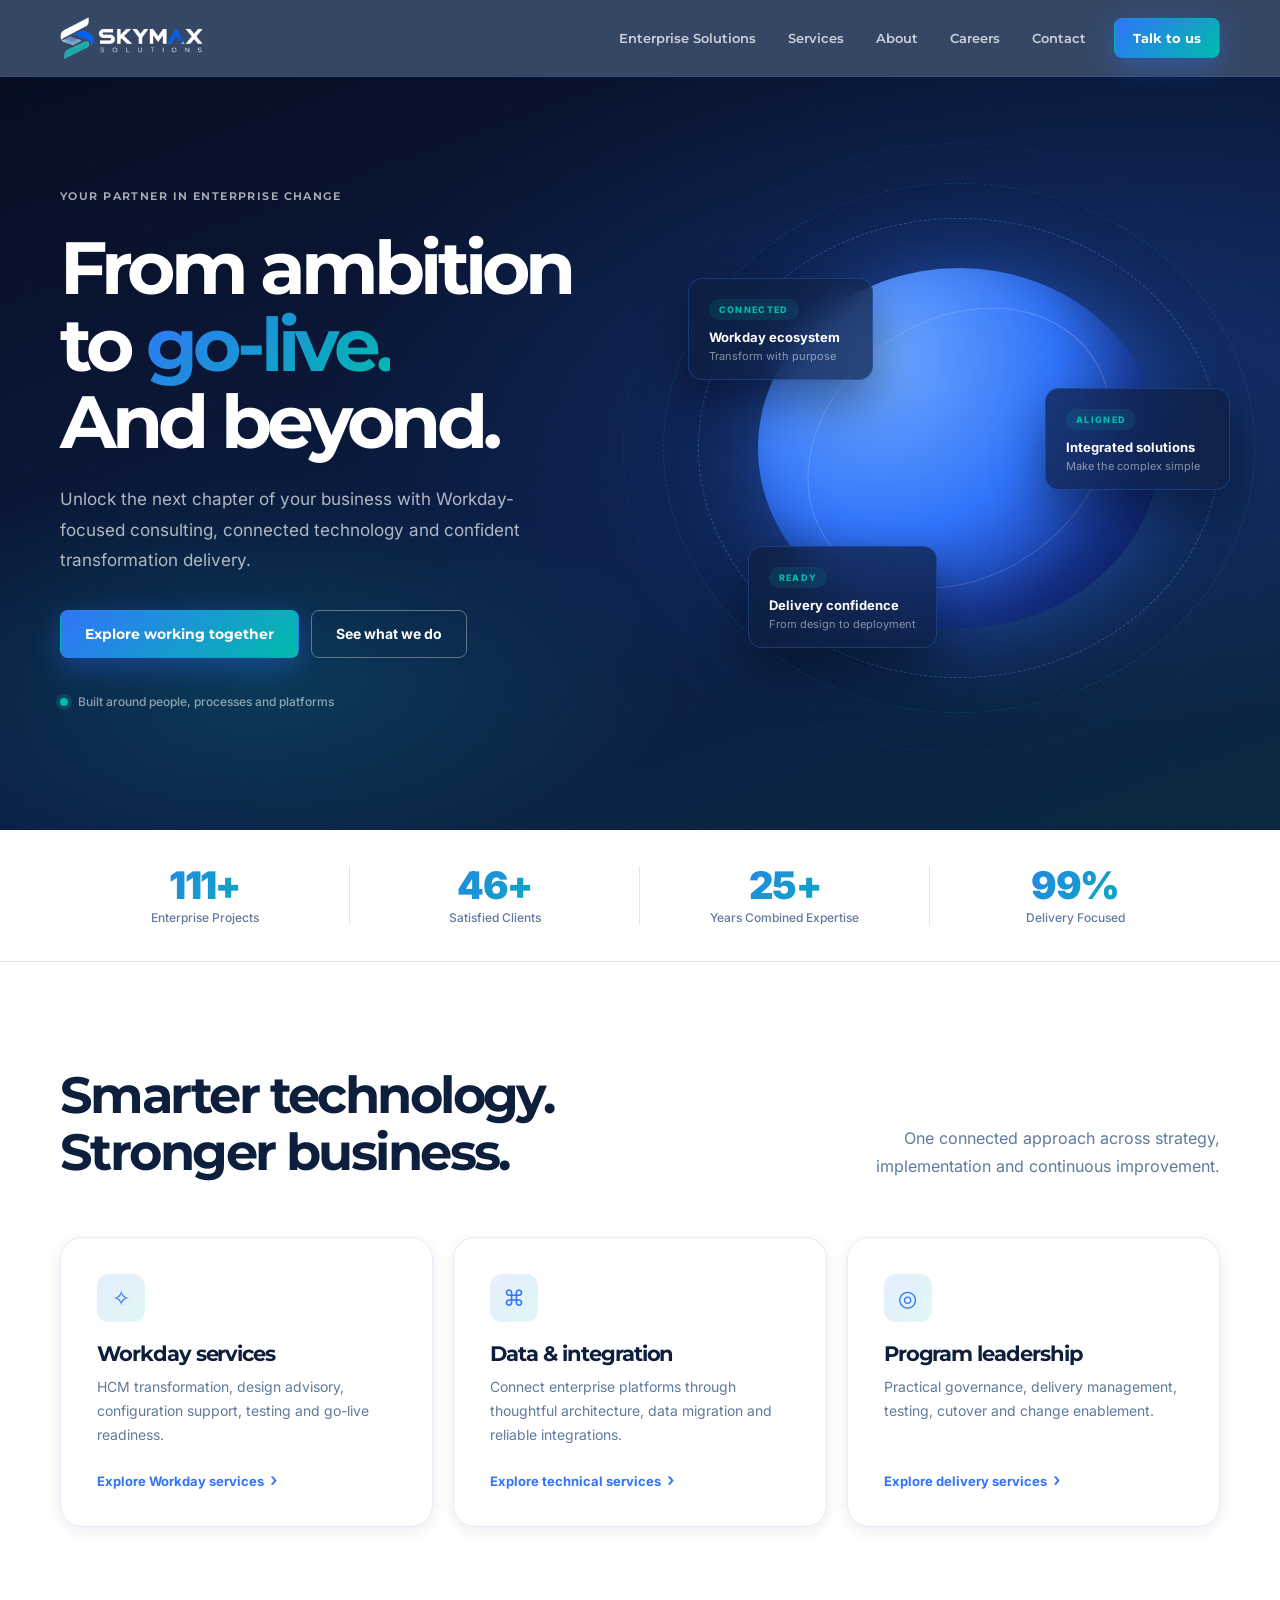
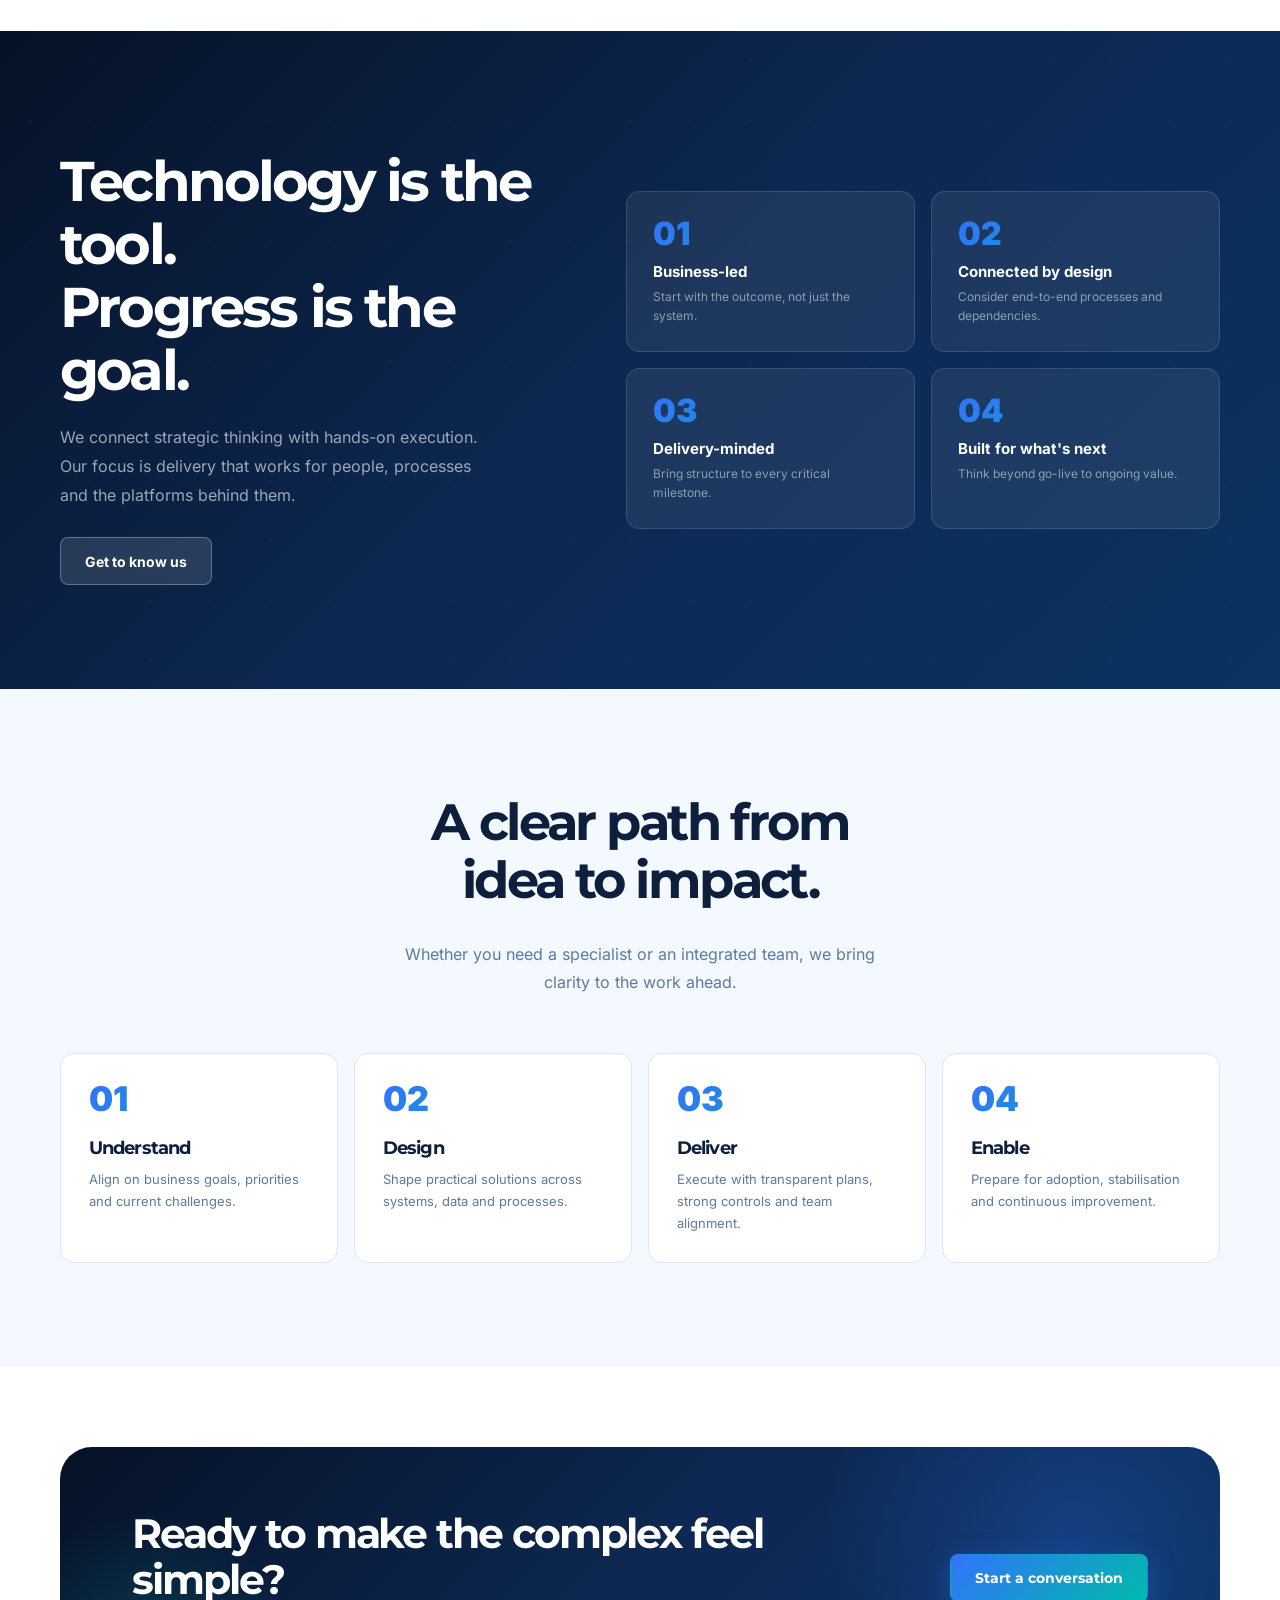
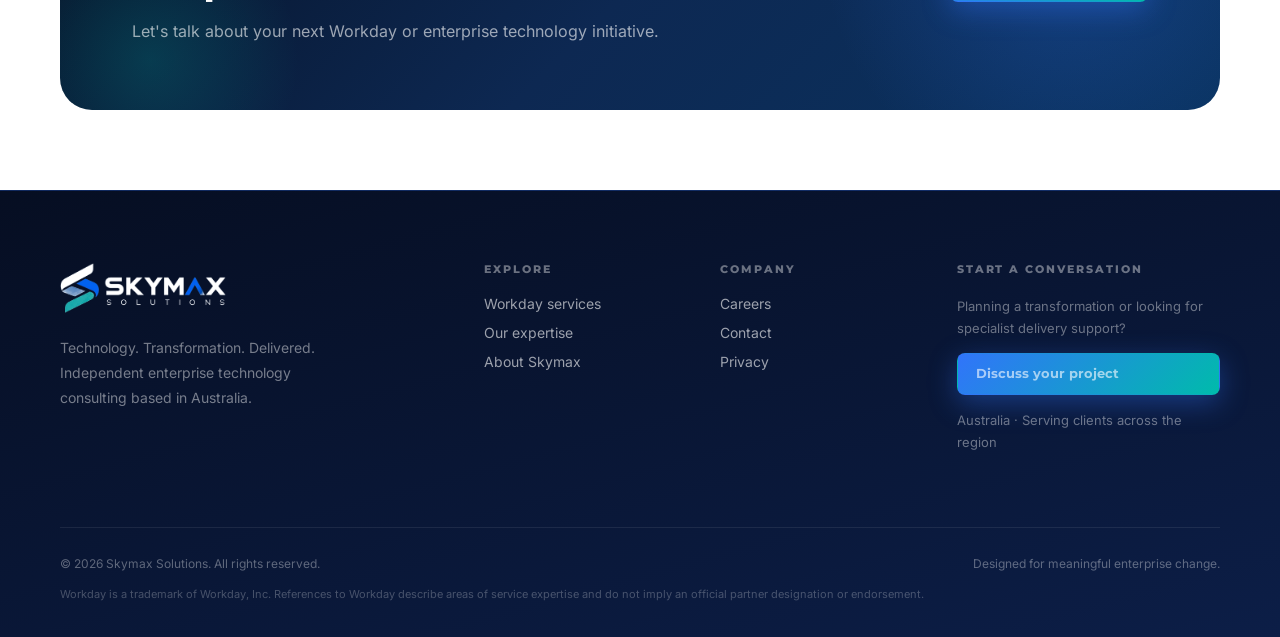
==== commit 85c9b6e7: "Update enterprise solutions content and layout" ====
--- a/index.html
+++ b/index.html
@@ -21,7 +21,7 @@
     </a>
     <button class="menu-toggle" type="button" aria-expanded="false" aria-controls="primary-nav" aria-label="Open menu"><span></span><span></span><span></span></button>
     <nav class="nav" id="primary-nav" aria-label="Primary navigation">
-      <a href="workday.html">Workday</a>
+      <a href="workday.html">Enterprise Solutions</a>
       <a href="services.html">Services</a>
       <a href="about.html">About</a>
       <a href="careers.html">Careers</a>
@@ -85,7 +85,7 @@
         <div class="stat-label">Satisfied Clients</div>
       </div>
       <div class="stat-item reveal reveal-d2">
-        <div class="stat-num" data-count="15" data-suffix="+">15+</div>
+        <div class="stat-num" data-count="25" data-suffix="+">25+</div>
         <div class="stat-label">Years Combined Expertise</div>
       </div>
       <div class="stat-item reveal reveal-d3">
--- a/assets/styles.css
+++ b/assets/styles.css
@@ -177,6 +177,9 @@
   height: 76px; display: flex; align-items: center;
   justify-content: space-between; gap: 28px;
 }
+.site-header .shell > a:first-child {
+  align-self: stretch; display: flex; align-items: center;
+}
 .brand {
   display: inline-flex; gap: 12px; align-items: center;
   color: #fff; white-space: nowrap; flex-shrink: 0;
@@ -198,7 +201,7 @@
   letter-spacing: .5em; padding-left: 2px; margin-top: 8px;
   color: rgba(255,255,255,.7);
 }
-.nav { display: flex; align-items: center; gap: 4px; }
+.nav { align-self: stretch; display: flex; align-items: center; gap: 4px; }
 .nav > a:not(.btn) {
   font-size: 13px; font-weight: 600; color: rgba(255,255,255,.75);
   padding: 8px 14px; border-radius: var(--radius-sm);
@@ -449,6 +452,64 @@
 .service-card h3 { font-size: 21px; margin: 20px 0 10px; }
 .service-card p { font-size: 14px; color: var(--muted); line-height: 1.7; margin-bottom: 24px; }
 .service-card .text-link { margin-top: auto; }
+
+/* Workday capability pillars */
+.workday-capabilities {
+  position: relative; overflow: hidden;
+  background:
+    radial-gradient(circle at 8% 18%, rgba(49,116,250,.13), transparent 34%),
+    radial-gradient(circle at 92% 86%, rgba(0,187,171,.1), transparent 30%),
+    linear-gradient(145deg, #eef5ff 0%, #f8fbff 54%, #eefcf9 100%);
+}
+.workday-capabilities::before {
+  content: ''; position: absolute; inset: 0; pointer-events: none;
+  background-image: radial-gradient(rgba(49,116,250,.13) 1px, transparent 1px);
+  background-size: 24px 24px; mask-image: linear-gradient(90deg, #000, transparent 48%);
+  -webkit-mask-image: linear-gradient(90deg, #000, transparent 48%);
+}
+.capabilities-layout {
+  position: relative; display: grid;
+  grid-template-columns: minmax(0,.85fr) minmax(0,1.15fr);
+  align-items: center; gap: 80px;
+}
+.capabilities-copy { max-width: 490px; }
+.capabilities-eyebrow {
+  display: inline-flex; align-items: center; gap: 10px;
+  color: var(--blue); font-family: 'Montserrat', 'Segoe UI', sans-serif;
+  font-size: 11px; font-weight: 800; letter-spacing: .16em;
+  text-transform: uppercase; margin-bottom: 20px;
+}
+.capabilities-eyebrow::before {
+  content: ''; width: 30px; height: 2px; border-radius: 99px;
+  background: var(--grad-main);
+}
+.capabilities-copy h2 { font-size: clamp(34px, 4vw, 50px); }
+.capabilities-copy p {
+  max-width: 460px; margin-top: 24px;
+  color: var(--muted); font-size: 16px; line-height: 1.8;
+}
+.capabilities-list { display: grid; grid-auto-rows: 1fr; gap: 14px; }
+.capability-panel {
+  display: grid; grid-template-columns: 58px 1fr; align-items: center; gap: 22px;
+  padding: 27px 30px; background: rgba(255,255,255,.84);
+  border: 1px solid rgba(49,116,250,.14); border-radius: 18px;
+  box-shadow: 0 12px 35px rgba(13,31,60,.08);
+  backdrop-filter: blur(12px);
+  transition: transform .3s, border-color .3s, box-shadow .3s;
+}
+.capability-panel:hover {
+  transform: translateX(6px); border-color: rgba(49,116,250,.34);
+  box-shadow: 0 18px 46px rgba(13,31,60,.12);
+}
+.capability-index {
+  display: grid; place-items: center; width: 52px; height: 52px;
+  border-radius: 15px; background: var(--grad-main); color: #fff;
+  font-family: 'Montserrat', 'Segoe UI', sans-serif;
+  font-size: 13px; font-weight: 800; letter-spacing: .06em;
+  box-shadow: 0 9px 24px rgba(49,116,250,.24);
+}
+.capability-panel h3 { font-size: 21px; margin: 2px 0 7px; }
+.capability-panel p { color: var(--muted); font-size: 14px; line-height: 1.7; }
 
 /* Dark service cards */
 .card-grid--dark .service-card {
@@ -745,6 +806,8 @@
   .section-head p { text-align: left; }
   .insight-split { grid-template-columns: 1fr; gap: 40px; }
   .insight-split > div:first-child { max-width: 620px; }
+  .capabilities-layout { grid-template-columns: 1fr; gap: 44px; }
+  .capabilities-copy { max-width: 620px; }
 }
 @media(max-width:600px) {
   .shell { width: calc(100% - 36px); }
@@ -762,6 +825,9 @@
   .proof-grid { grid-template-columns: 1fr; }
   .insight-split { gap: 30px; }
   .insight-split .proof-card { min-height: 0; padding: 22px; }
+  .capability-panel { grid-template-columns: 46px 1fr; gap: 17px; padding: 22px 20px; }
+  .capability-index { width: 44px; height: 44px; border-radius: 13px; }
+  .capability-panel h3 { font-size: 18px; }
   .check-list { grid-template-columns: 1fr; }
   .form-grid { grid-template-columns: 1fr; }
   .form-field.full { grid-column: 1; }
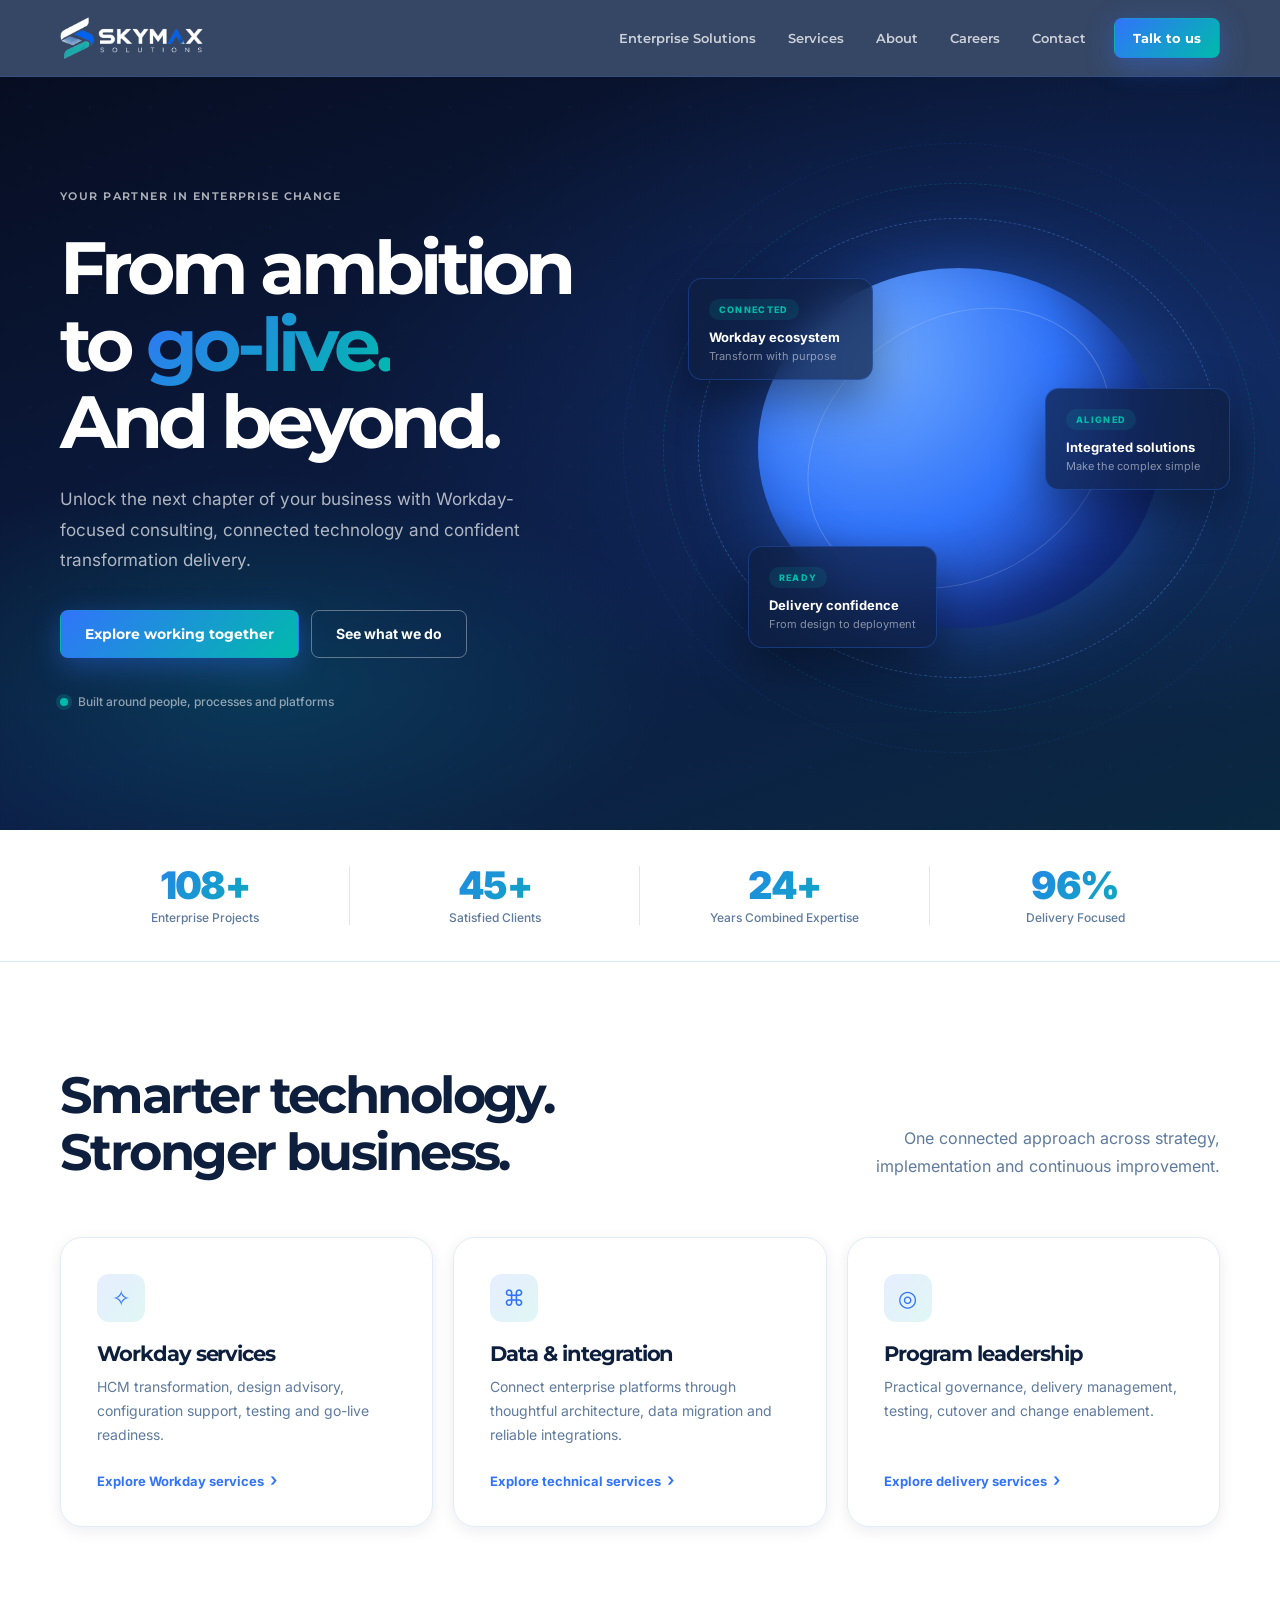
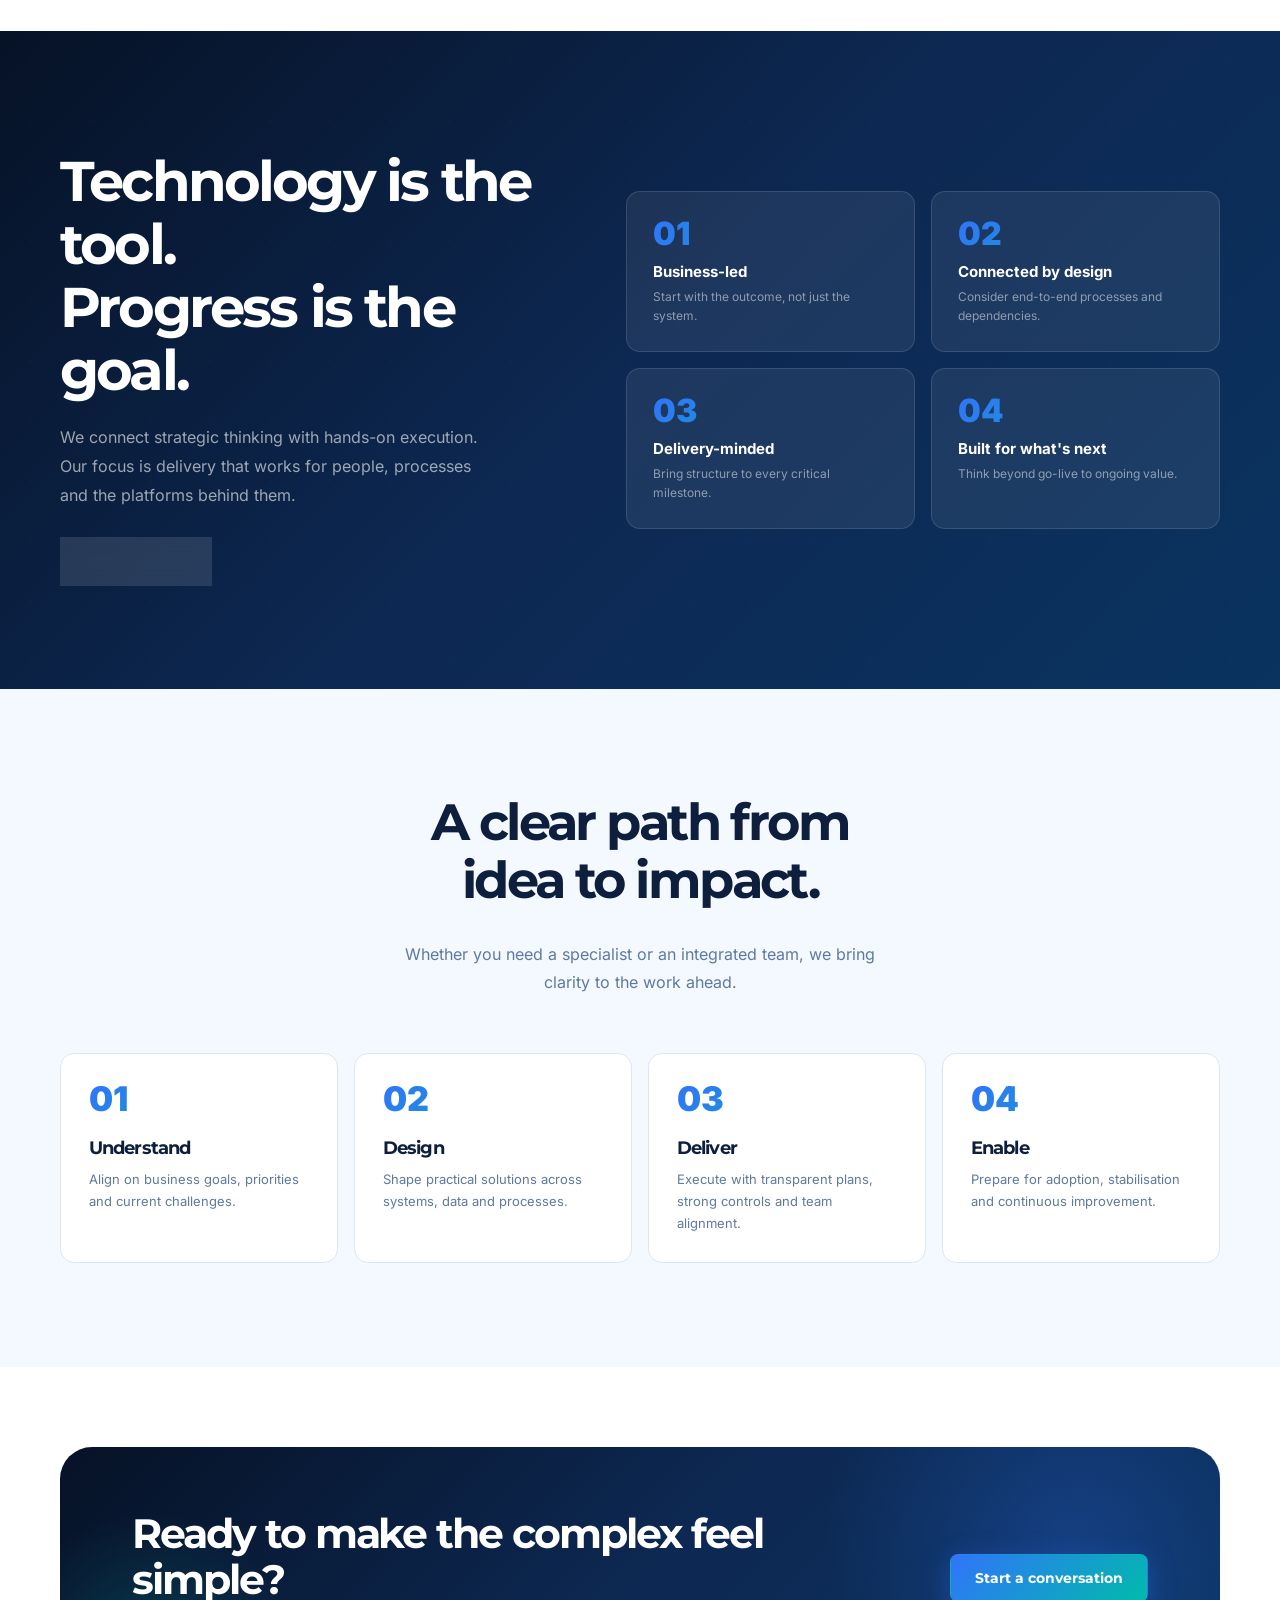
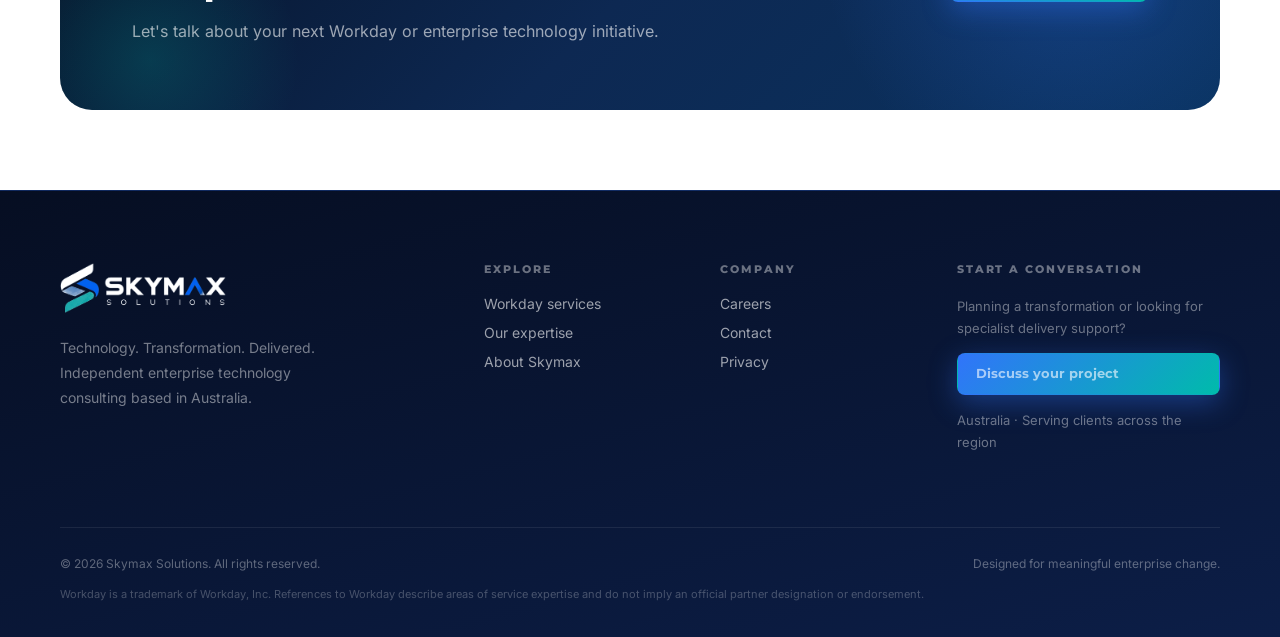
==== commit f1ce2650: "Rename Workday page to enterprise solutions" ====
--- a/index.html
+++ b/index.html
@@ -21,7 +21,7 @@
     </a>
     <button class="menu-toggle" type="button" aria-expanded="false" aria-controls="primary-nav" aria-label="Open menu"><span></span><span></span><span></span></button>
     <nav class="nav" id="primary-nav" aria-label="Primary navigation">
-      <a href="workday.html">Enterprise Solutions</a>
+      <a href="enterprise-solutions.html">Enterprise Solutions</a>
       <a href="services.html">Services</a>
       <a href="about.html">About</a>
       <a href="careers.html">Careers</a>
@@ -110,7 +110,7 @@
           <div class="card-icon">✧</div>
           <h3>Workday services</h3>
           <p>HCM transformation, design advisory, configuration support, testing and go-live readiness.</p>
-          <a class="text-link" href="workday.html">Explore Workday services</a>
+          <a class="text-link" href="enterprise-solutions.html">Explore Workday services</a>
         </article>
         <article class="service-card reveal reveal-d2">
           <div class="card-icon">⌘</div>
@@ -227,7 +227,7 @@
       </div>
       <div class="footer-col">
         <h4>Explore</h4>
-        <a href="workday.html">Workday services</a>
+        <a href="enterprise-solutions.html">Workday services</a>
         <a href="services.html">Our expertise</a>
         <a href="about.html">About Skymax</a>
       </div>
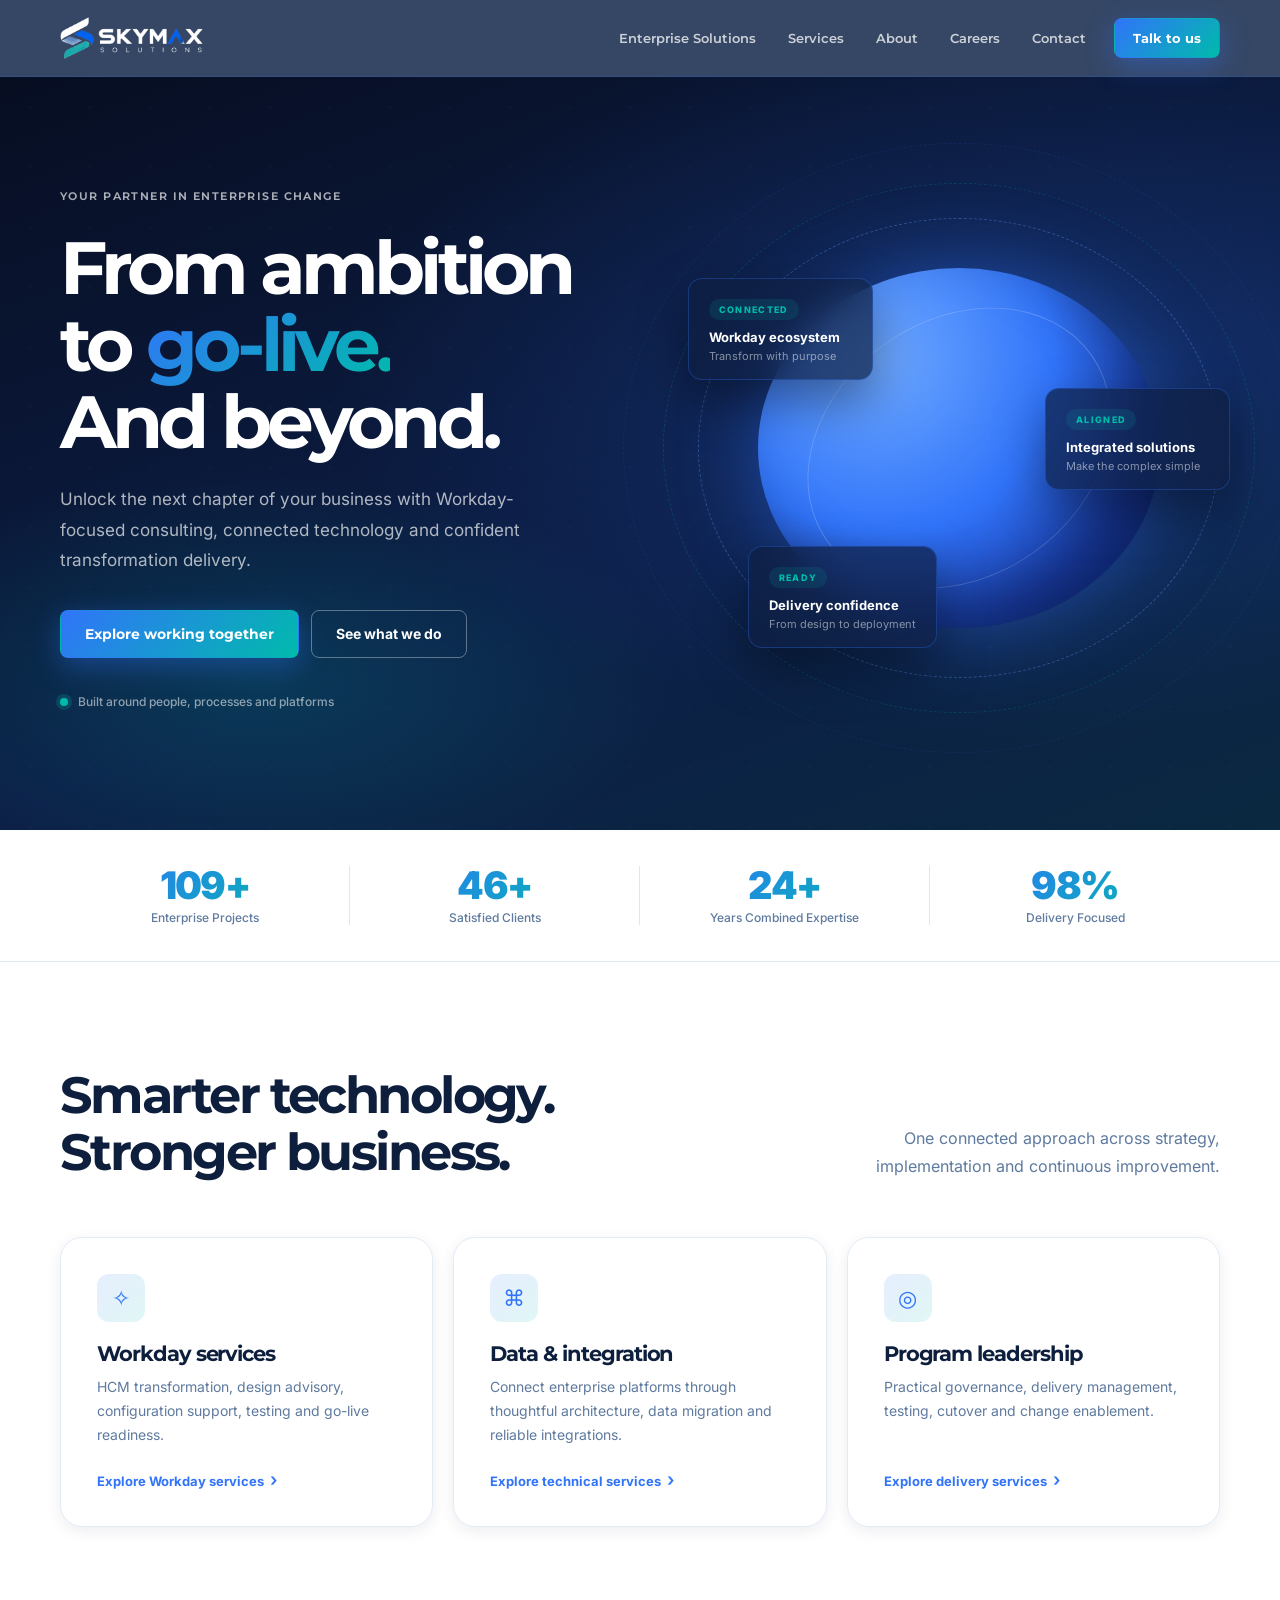
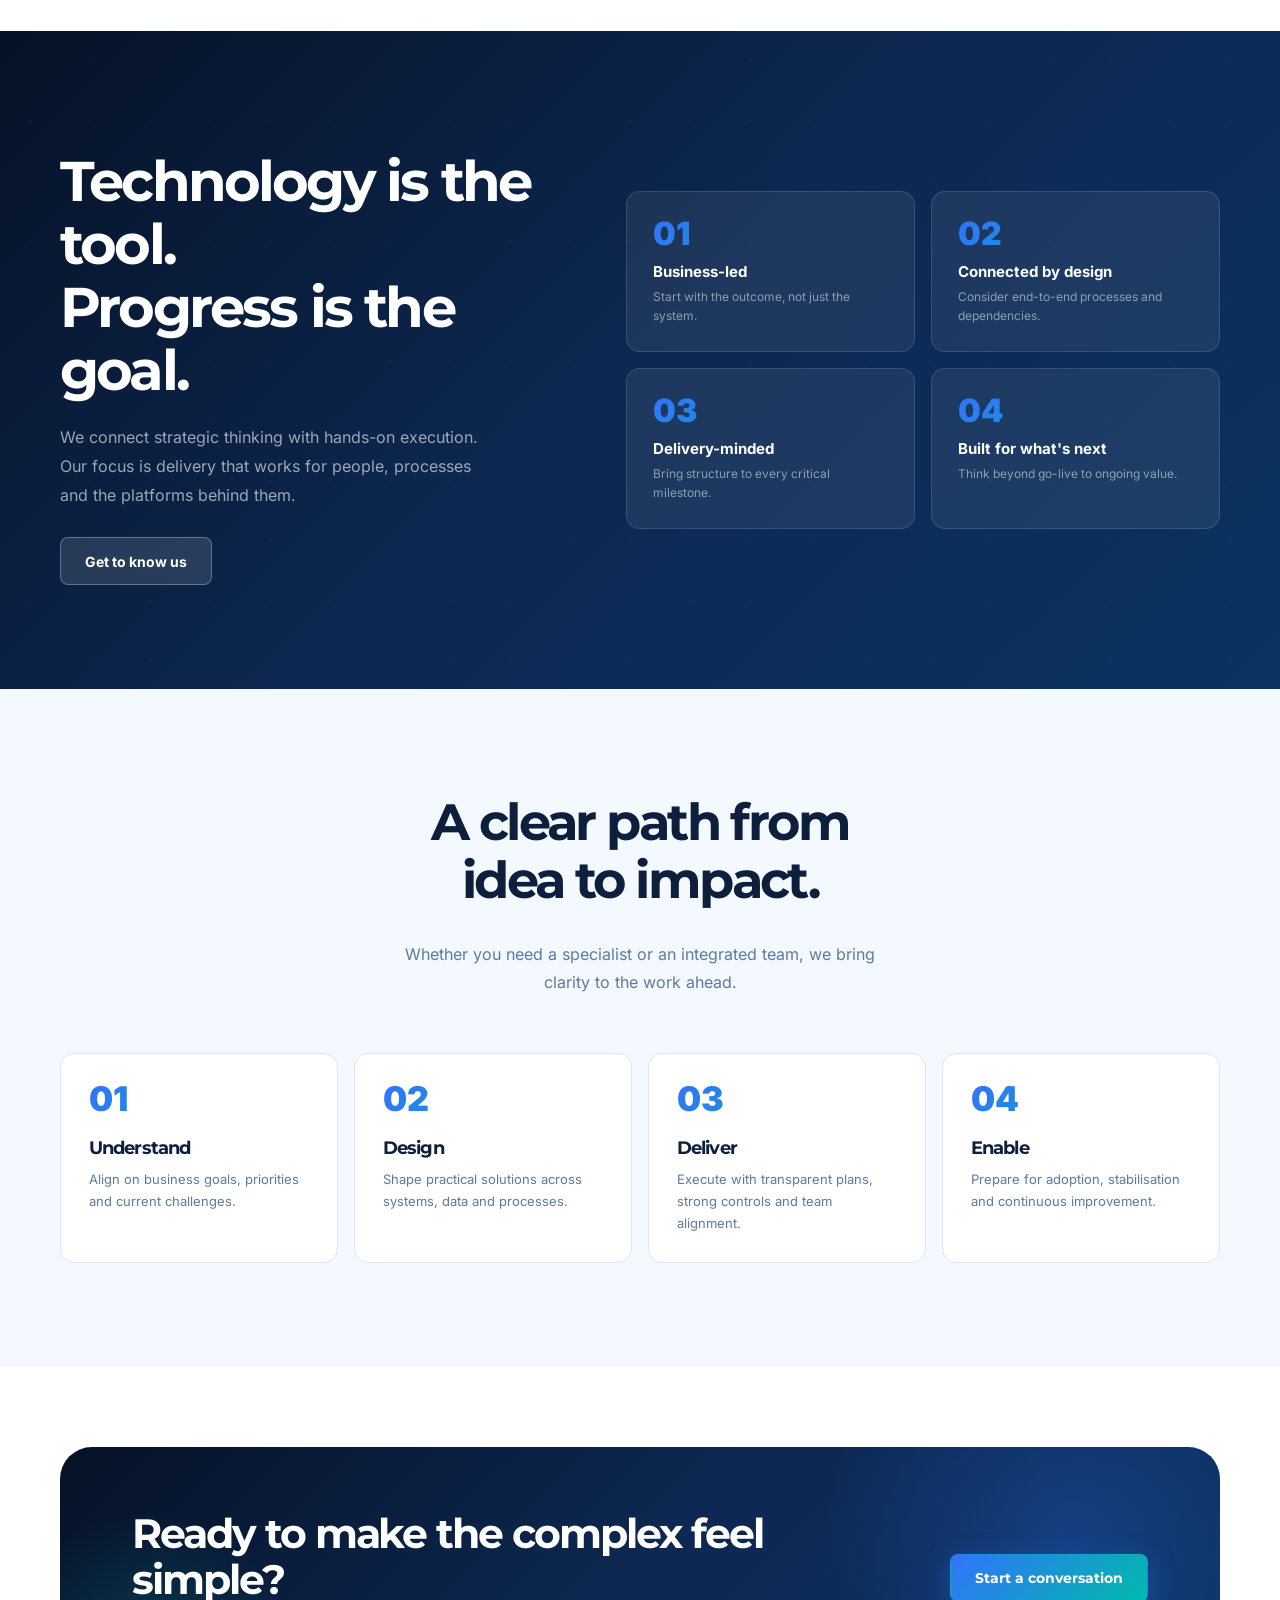
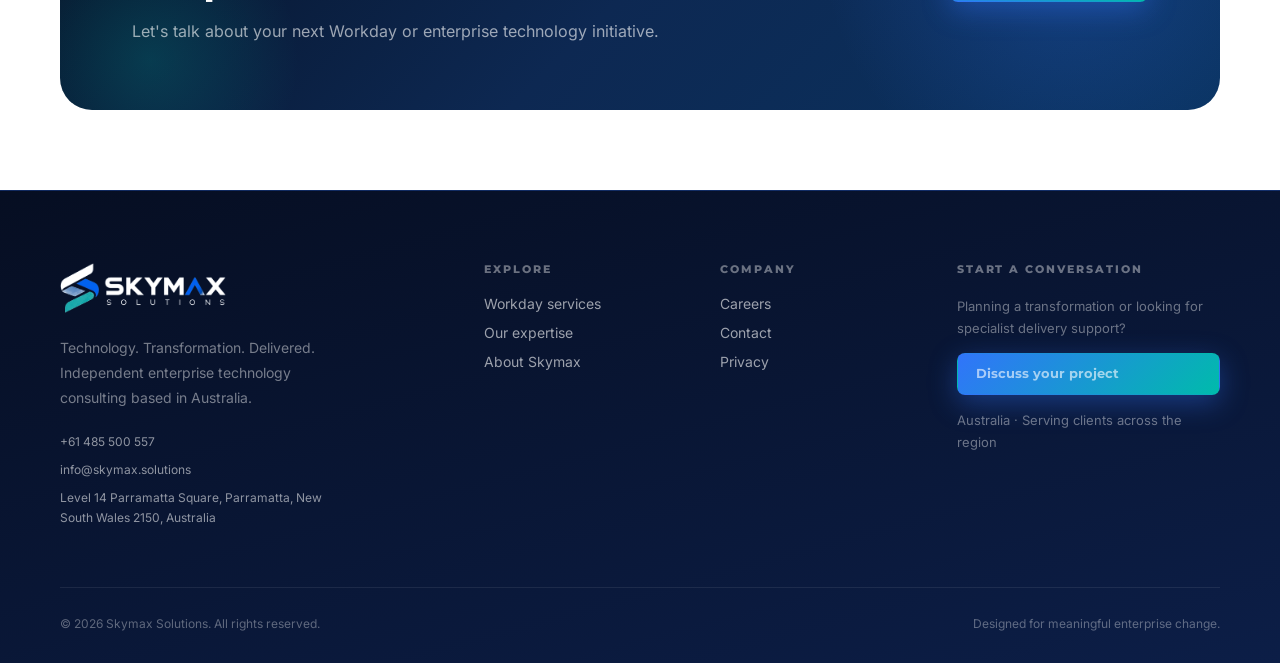
==== commit 778c3891: "Add business contact details to site" ====
--- a/index.html
+++ b/index.html
@@ -224,6 +224,11 @@
           <img class="brand-logo" src="assets/logo-full-dark.png" width="1632" height="491" alt="Skymax Solutions">
         </a>
         <p class="footer-desc">Technology. Transformation. Delivered.<br>Independent enterprise technology consulting based in Australia.</p>
+        <div class="footer-contact">
+          <a href="tel:+61485500557">+61 485 500 557</a>
+          <a href="mailto:info@skymax.solutions">info@skymax.solutions</a>
+          <address>Level 14 Parramatta Square, Parramatta, New South Wales 2150, Australia</address>
+        </div>
       </div>
       <div class="footer-col">
         <h4>Explore</h4>
@@ -248,7 +253,6 @@
       <span>© <span id="year">2026</span> Skymax Solutions. All rights reserved.</span>
       <span>Designed for meaningful enterprise change.</span>
     </div>
-    <p class="footer-disclaimer">Workday is a trademark of Workday, Inc. References to Workday describe areas of service expertise and do not imply an official partner designation or endorsement.</p>
   </div>
 </footer>
 
--- a/assets/styles.css
+++ b/assets/styles.css
@@ -663,7 +663,10 @@
 }
 .contact-detail:first-child { border-top: none; }
 .contact-detail strong { display: block; font-size: 14px; font-weight: 700; }
-.contact-detail span { display: block; color: var(--muted); font-size: 13px; margin-top: 5px; }
+.contact-detail span,
+.contact-detail a { display: block; color: var(--muted); font-size: 13px; margin-top: 5px; line-height: 1.7; }
+.contact-detail a { width: fit-content; transition: color .2s; }
+.contact-detail a:hover { color: var(--blue); }
 .form-card {
   background: #fff; border: 1px solid #deeaf8;
   border-radius: var(--radius-lg); padding: 38px;
@@ -752,6 +755,14 @@
   font-size: 14px; color: rgba(255,255,255,.45); line-height: 1.8;
   max-width: 270px; margin-top: 22px;
 }
+.footer-contact { display: grid; gap: 8px; max-width: 285px; margin-top: 22px; }
+.footer-contact a,
+.footer-contact address {
+  color: rgba(255,255,255,.55); font-size: 12px; line-height: 1.65;
+  font-style: normal; overflow-wrap: anywhere;
+}
+.footer-contact a { width: fit-content; transition: color .2s; }
+.footer-contact a:hover { color: #fff; }
 .footer-col h4 {
   font-size: 11px; font-weight: 800; letter-spacing: .18em;
   text-transform: uppercase; color: rgba(255,255,255,.4);
@@ -770,8 +781,6 @@
   justify-content: space-between; gap: 14px;
   font-size: 12px; color: rgba(255,255,255,.35);
 }
-.footer-disclaimer { font-size: 11px; color: rgba(255,255,255,.25); margin-top: 14px; }
-
 /* ── PRIVACY / PROSE ───────────────────────────────────── */
 .prose { max-width: 760px; }
 .prose h2 { font-size: 28px; margin-bottom: 18px; }
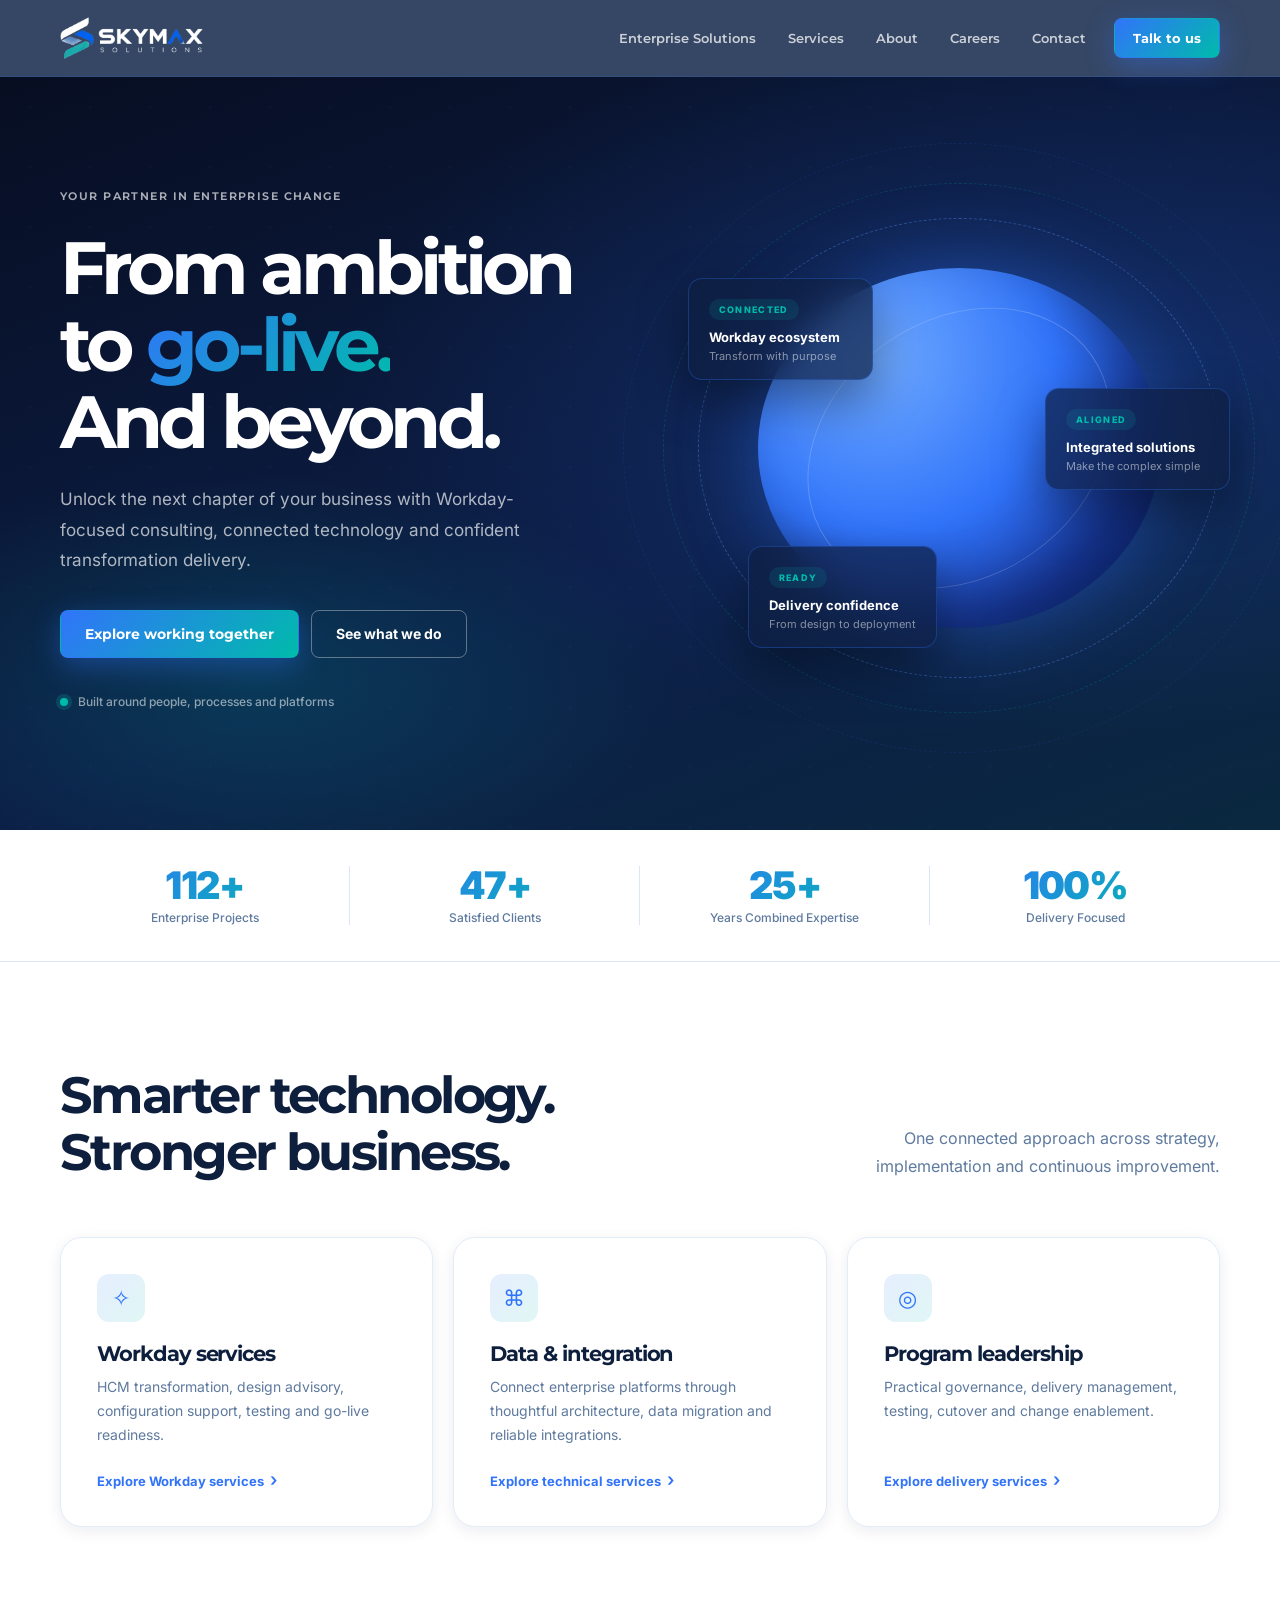
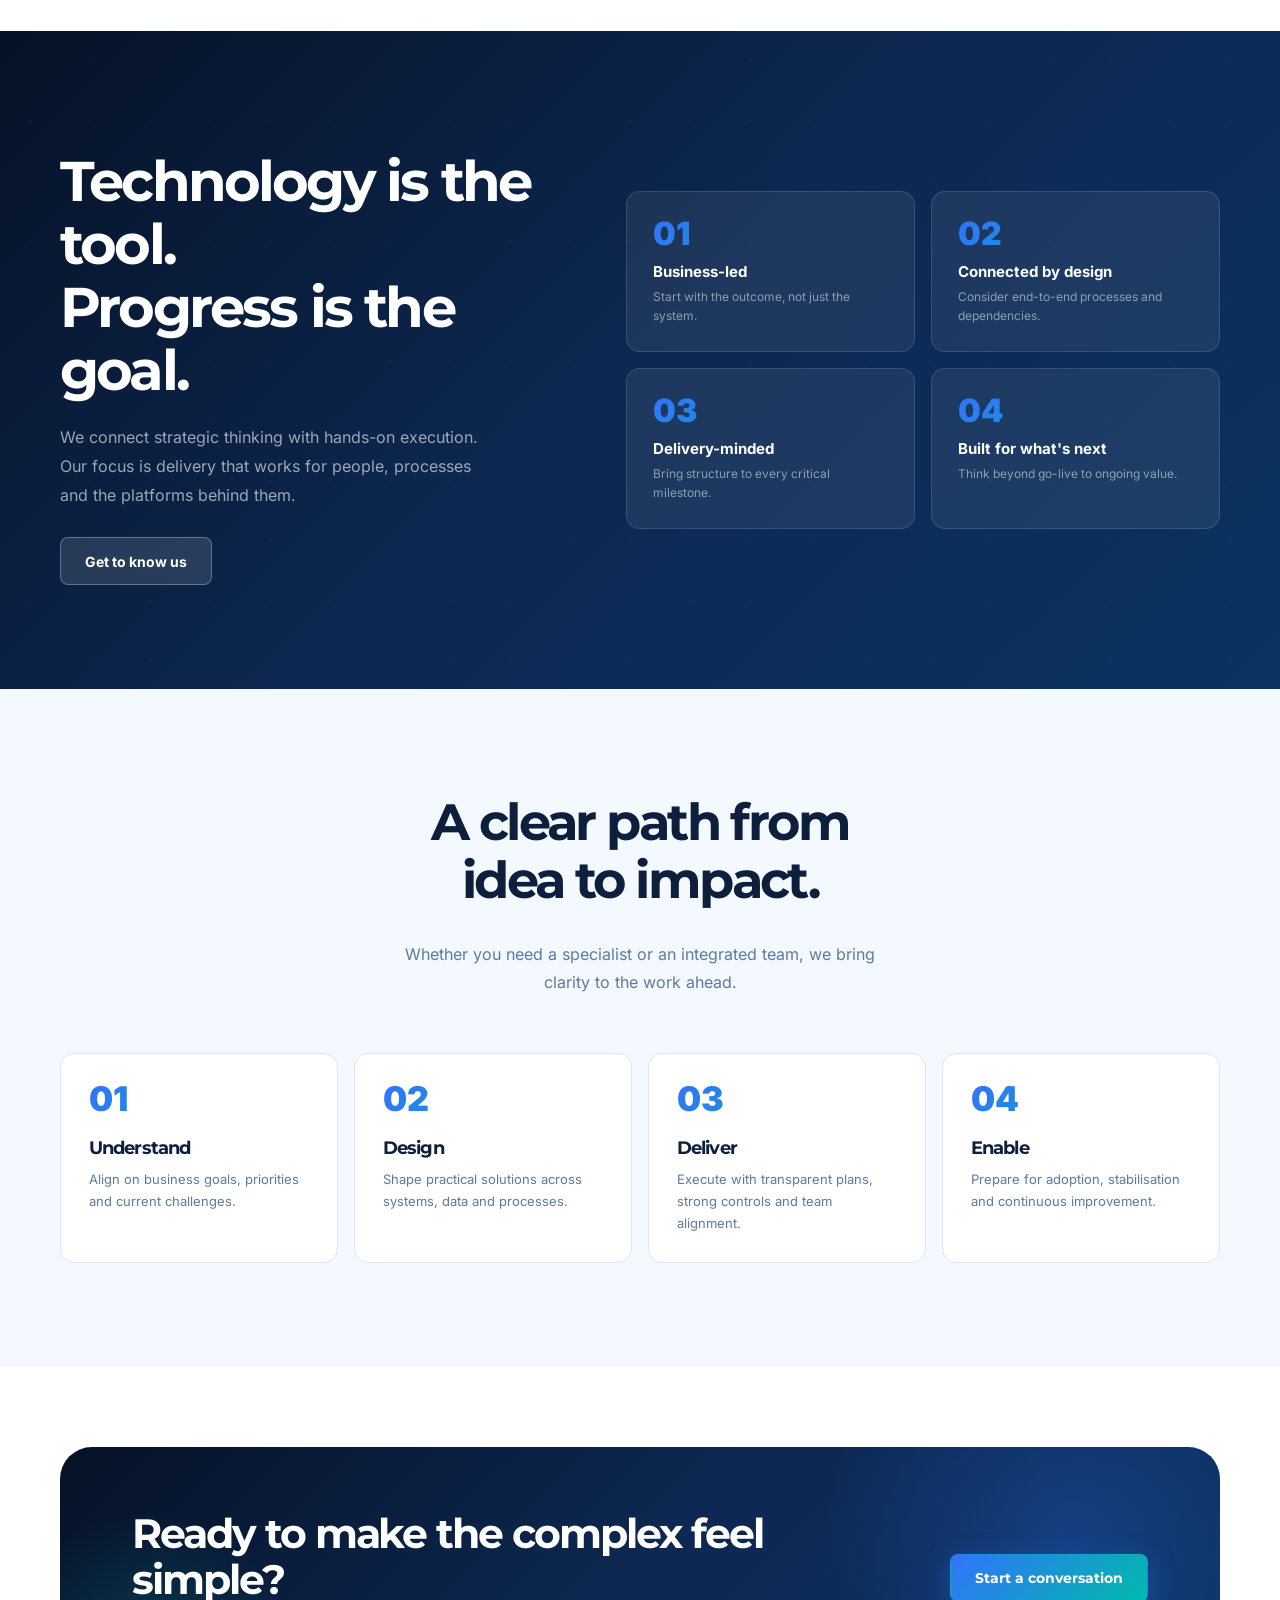
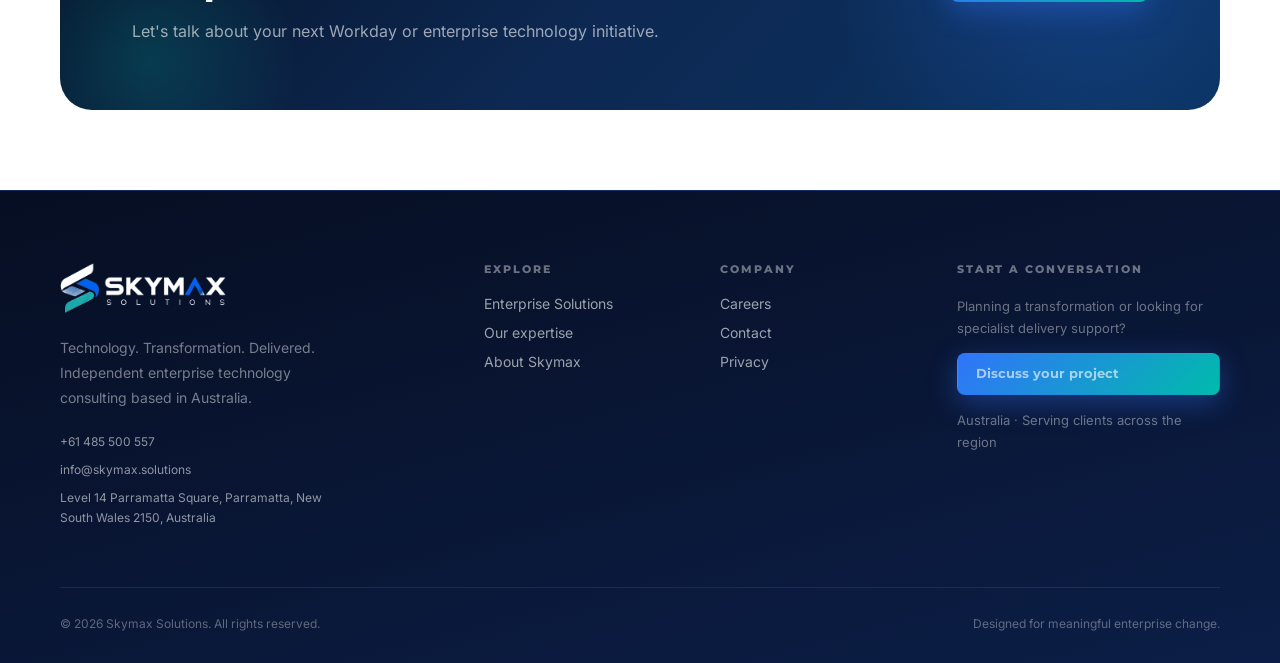
==== commit 3422e1d6: "Align footer enterprise solutions label" ====
--- a/index.html
+++ b/index.html
@@ -232,7 +232,7 @@
       </div>
       <div class="footer-col">
         <h4>Explore</h4>
-        <a href="enterprise-solutions.html">Workday services</a>
+        <a href="enterprise-solutions.html">Enterprise Solutions</a>
         <a href="services.html">Our expertise</a>
         <a href="about.html">About Skymax</a>
       </div>
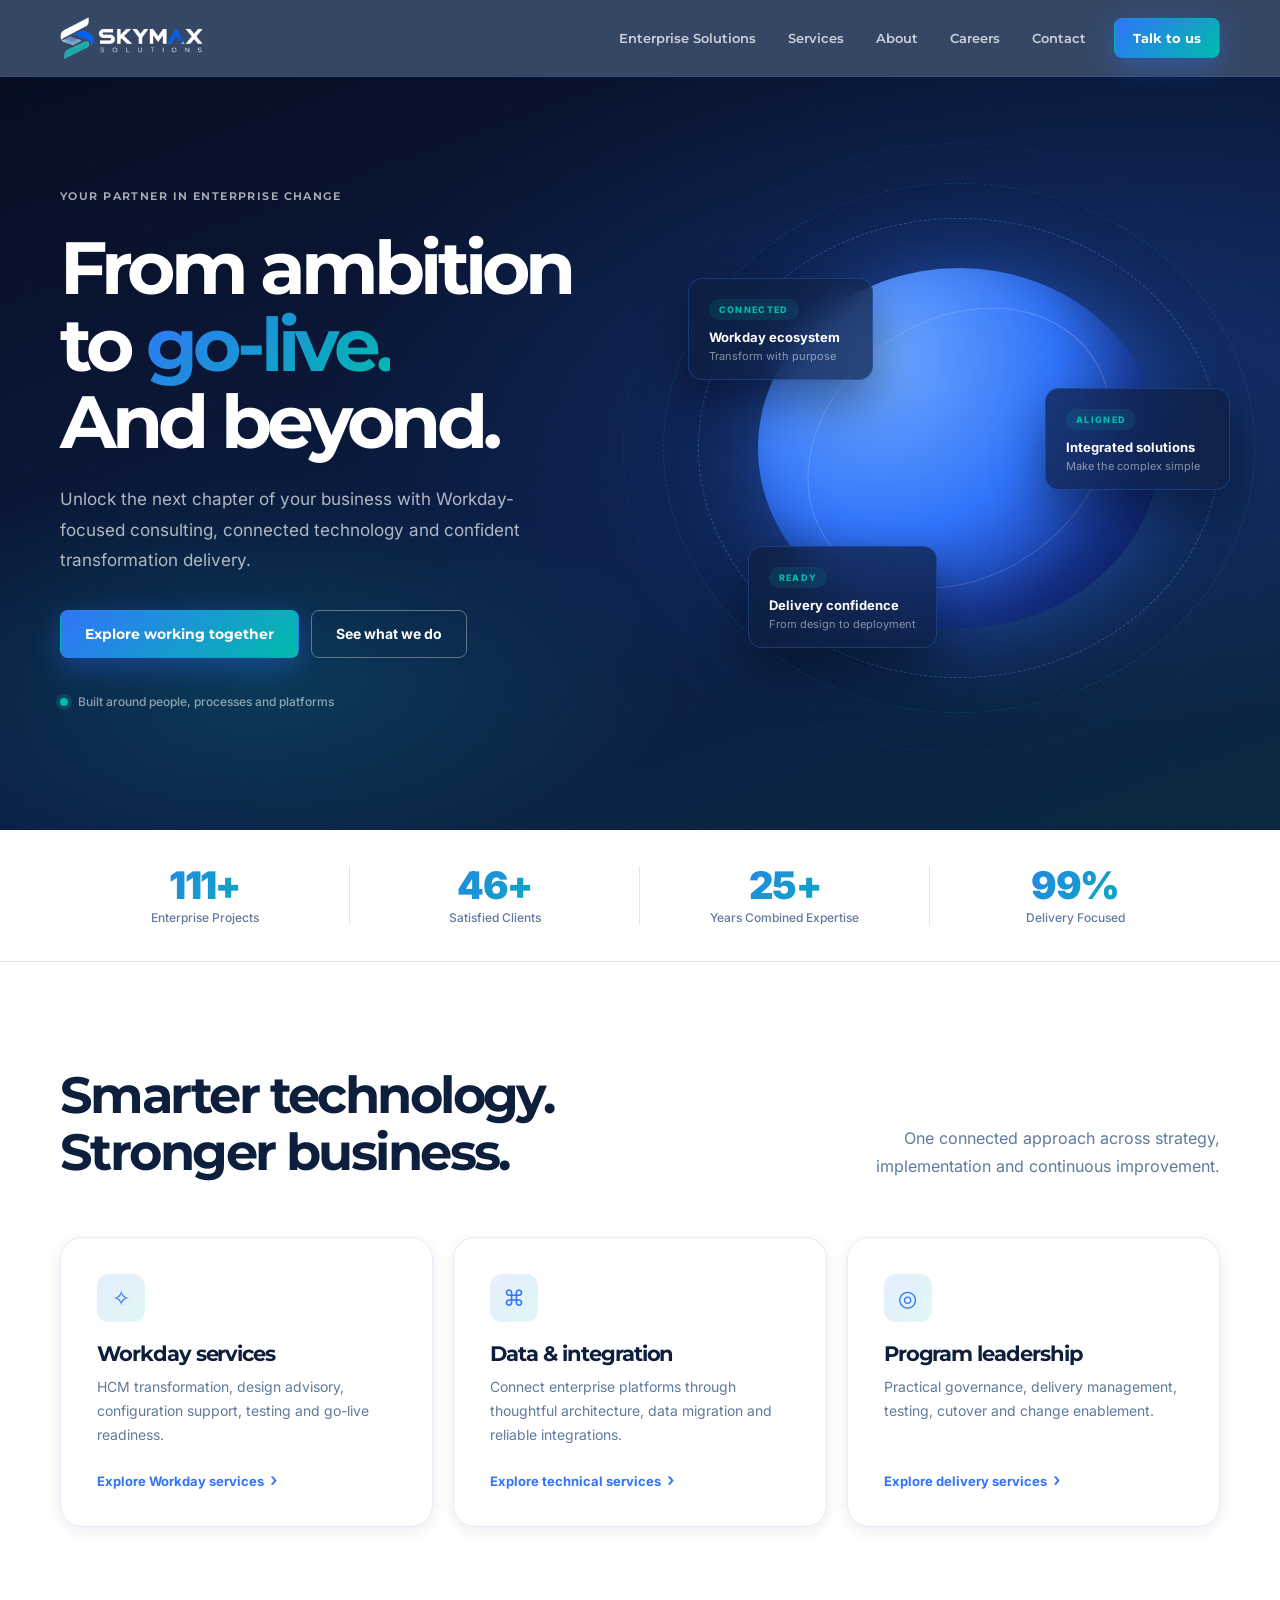
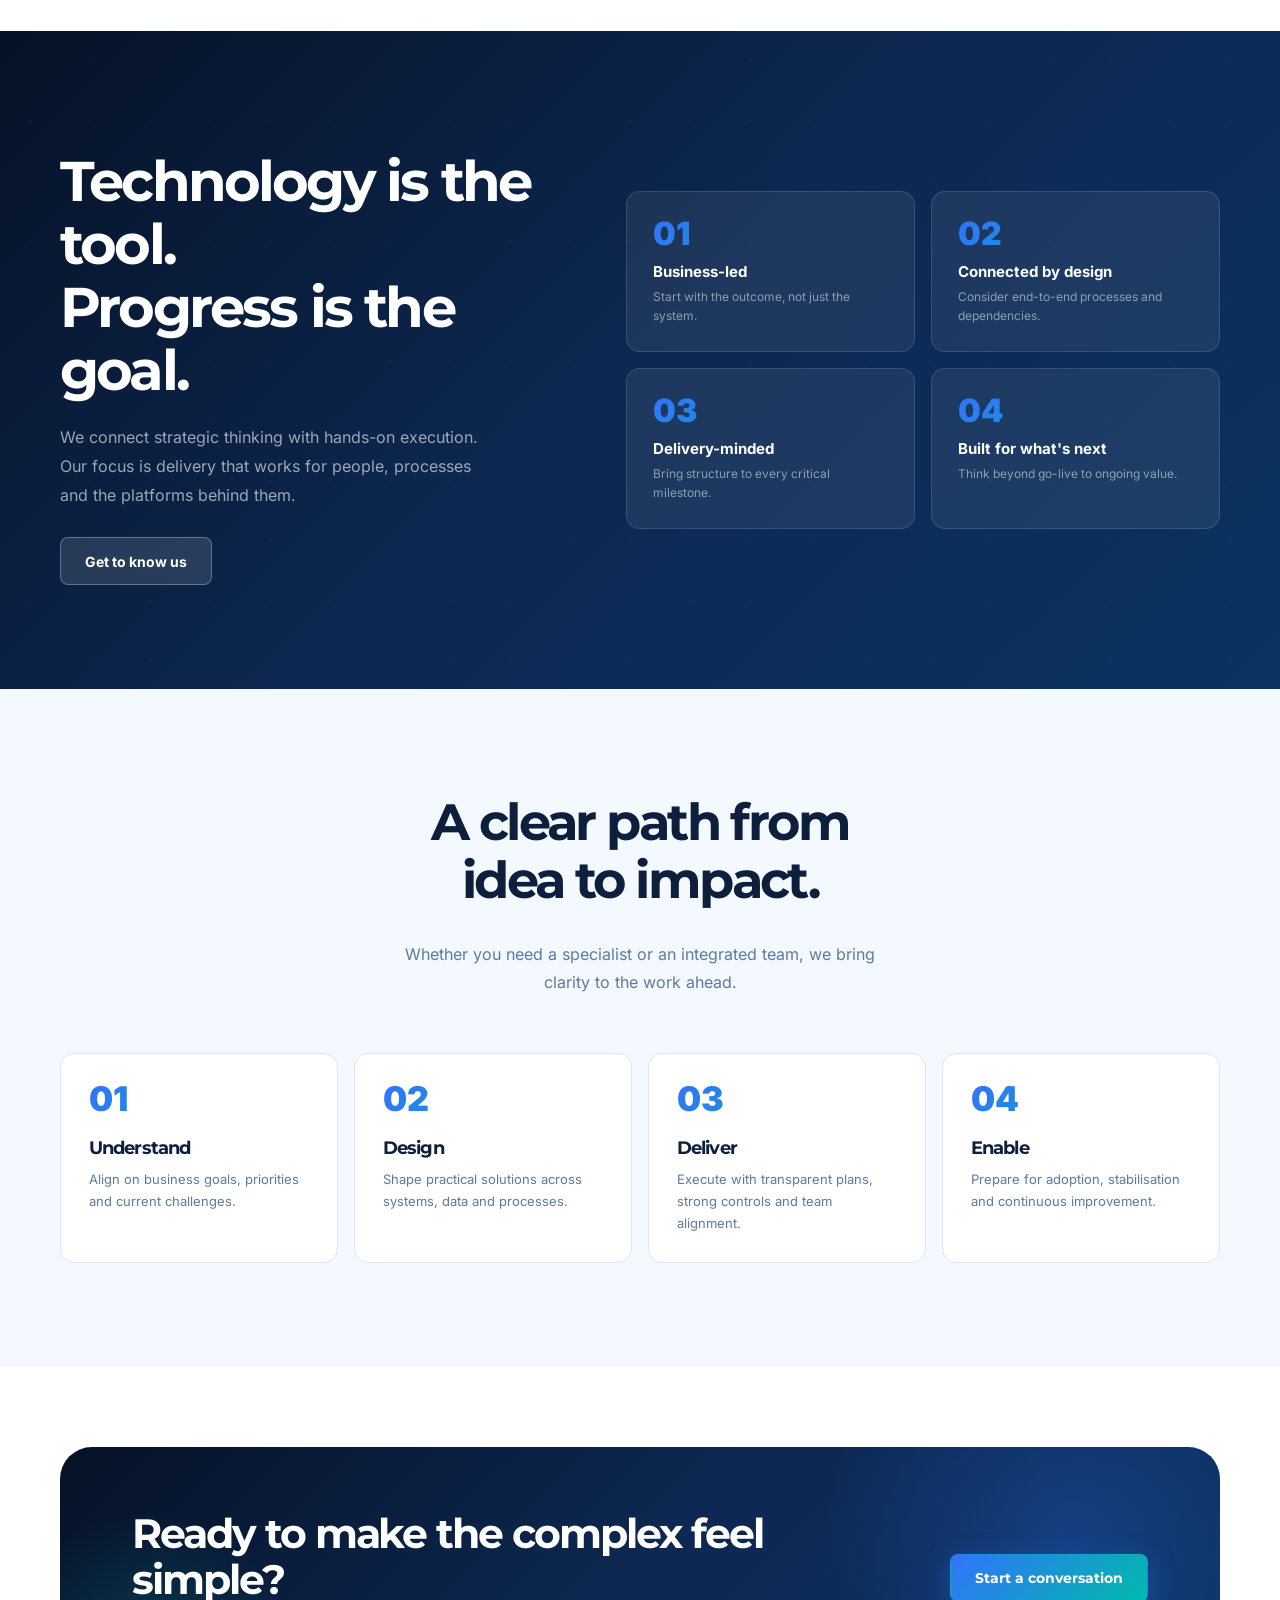
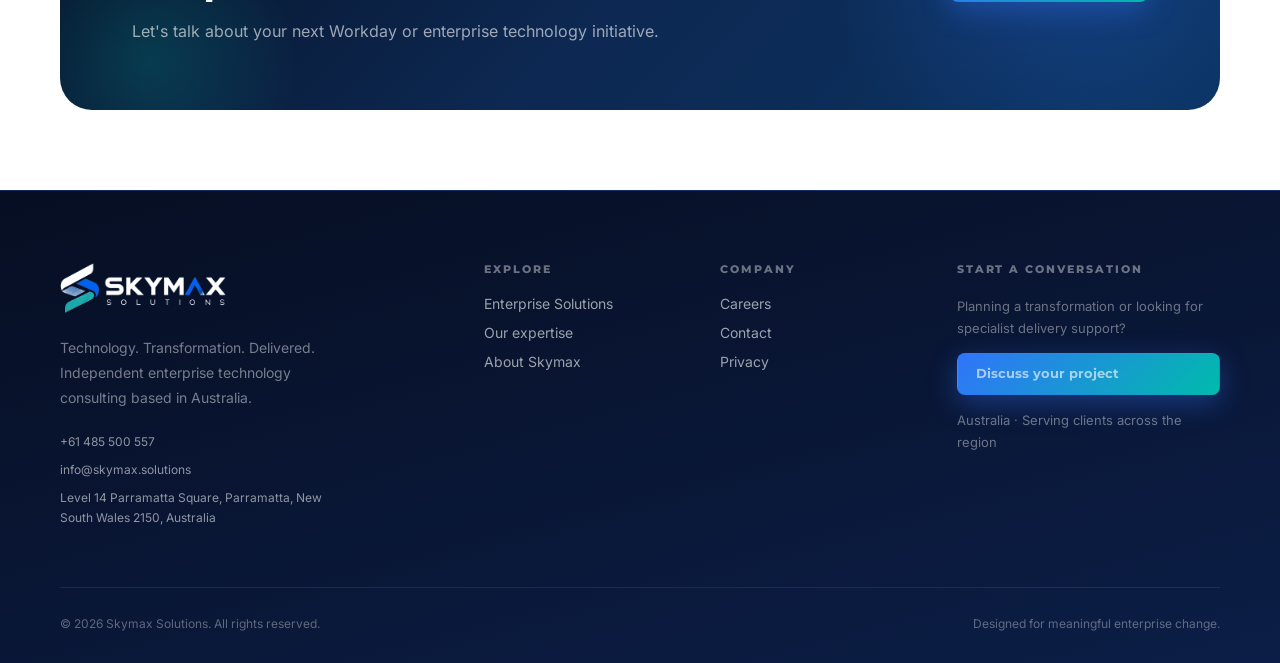
==== commit 819c0f4b: "Add Google indexing sitemap and canonical metadata" ====
--- a/index.html
+++ b/index.html
@@ -4,11 +4,15 @@
 <meta charset="utf-8">
 <meta name="viewport" content="width=device-width, initial-scale=1">
 <meta name="theme-color" content="#070e22">
+<link rel="canonical" href="https://skymax.solutions/">
 <meta name="description" content="Skymax Solutions helps organisations deliver Workday and enterprise technology transformation with clarity and confidence.">
 <link rel="icon" href="assets/favicon.png" type="image/png">
 <link rel="apple-touch-icon" href="assets/apple-touch-icon.png">
 <link rel="stylesheet" href="assets/styles.css">
-<title>Digital transformation consulting | Skymax Solutions</title>
+<title>Skymax Solutions | Workday &amp; Enterprise Technology Consulting</title>
+<script type="application/ld+json">
+{"@context":"https://schema.org","@graph":[{"@type":"Organization","@id":"https://skymax.solutions/#organization","name":"Skymax Solutions","url":"https://skymax.solutions/","logo":"https://skymax.solutions/assets/logo-full-dark.png"},{"@type":"WebSite","@id":"https://skymax.solutions/#website","name":"Skymax Solutions","url":"https://skymax.solutions/","publisher":{"@id":"https://skymax.solutions/#organization"}}]}
+</script>
 </head>
 <body>
 <a class="skip" href="#main-content">Skip to content</a>
